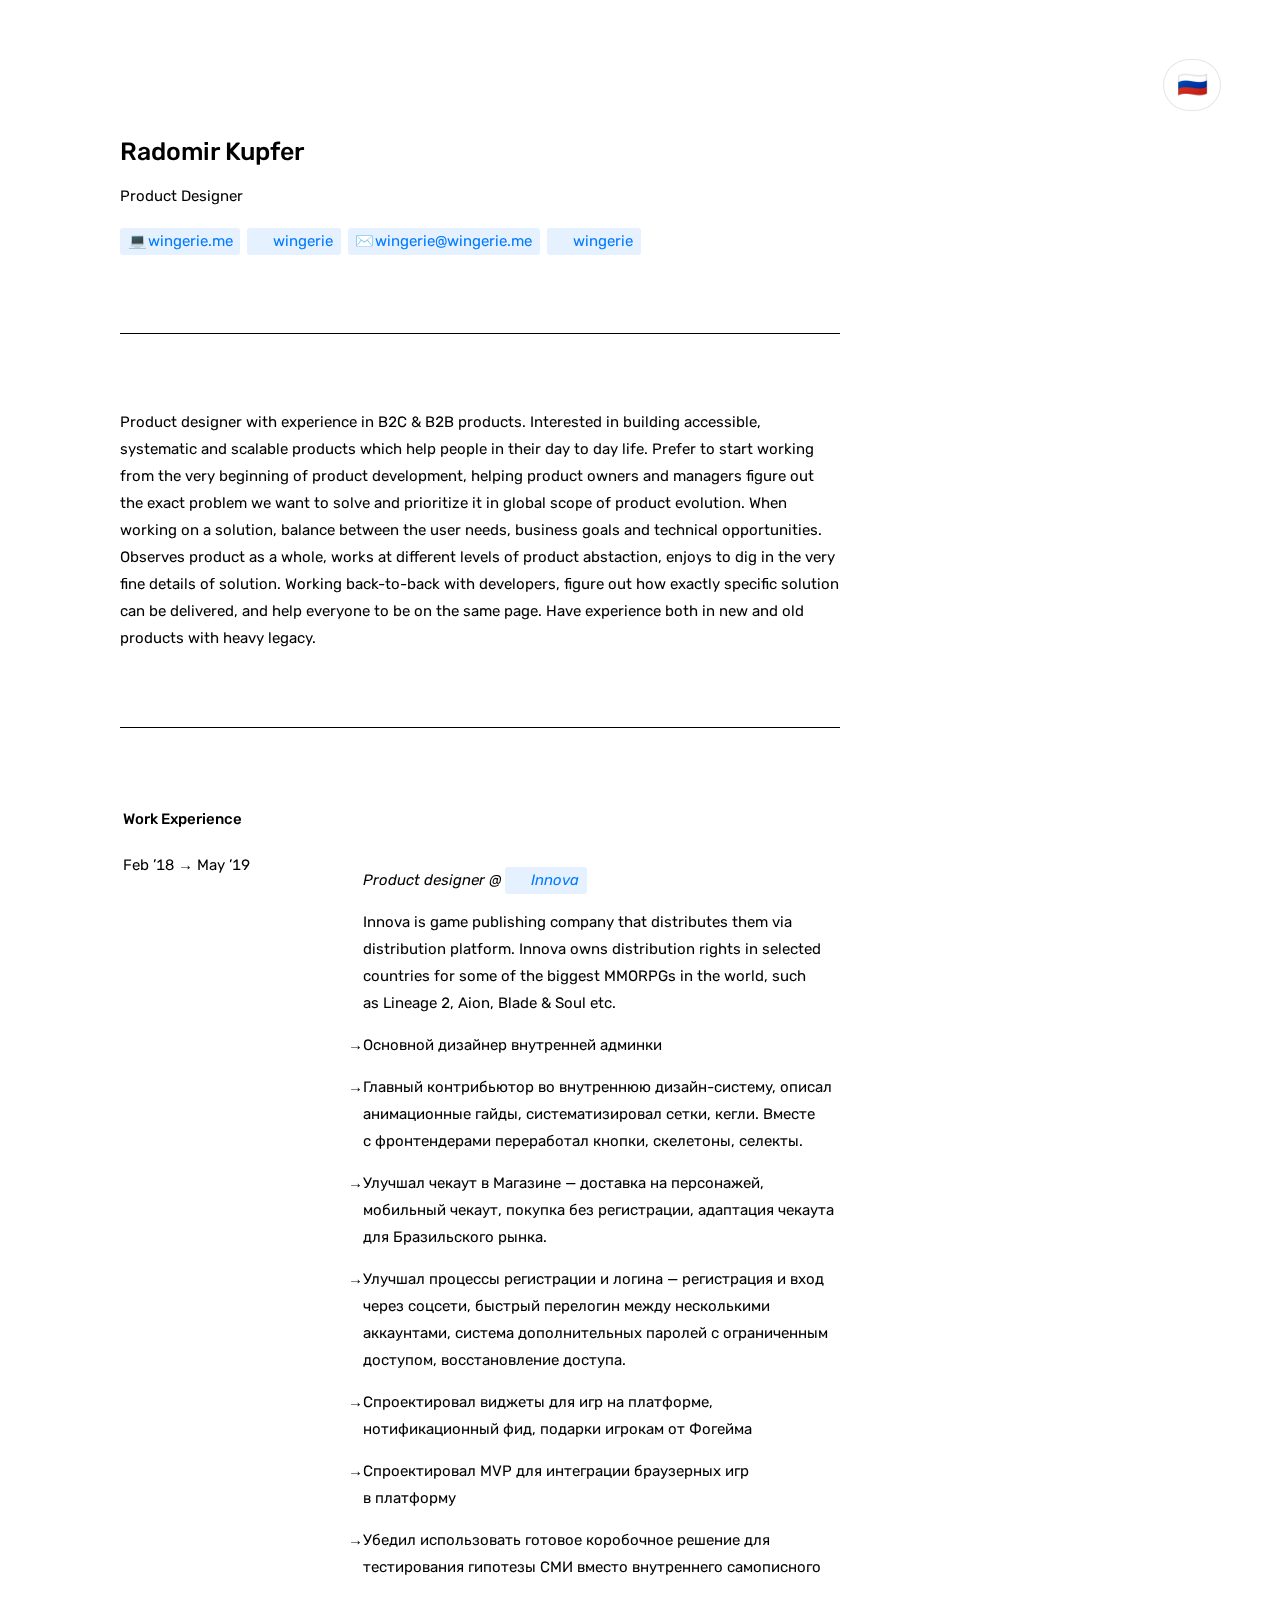
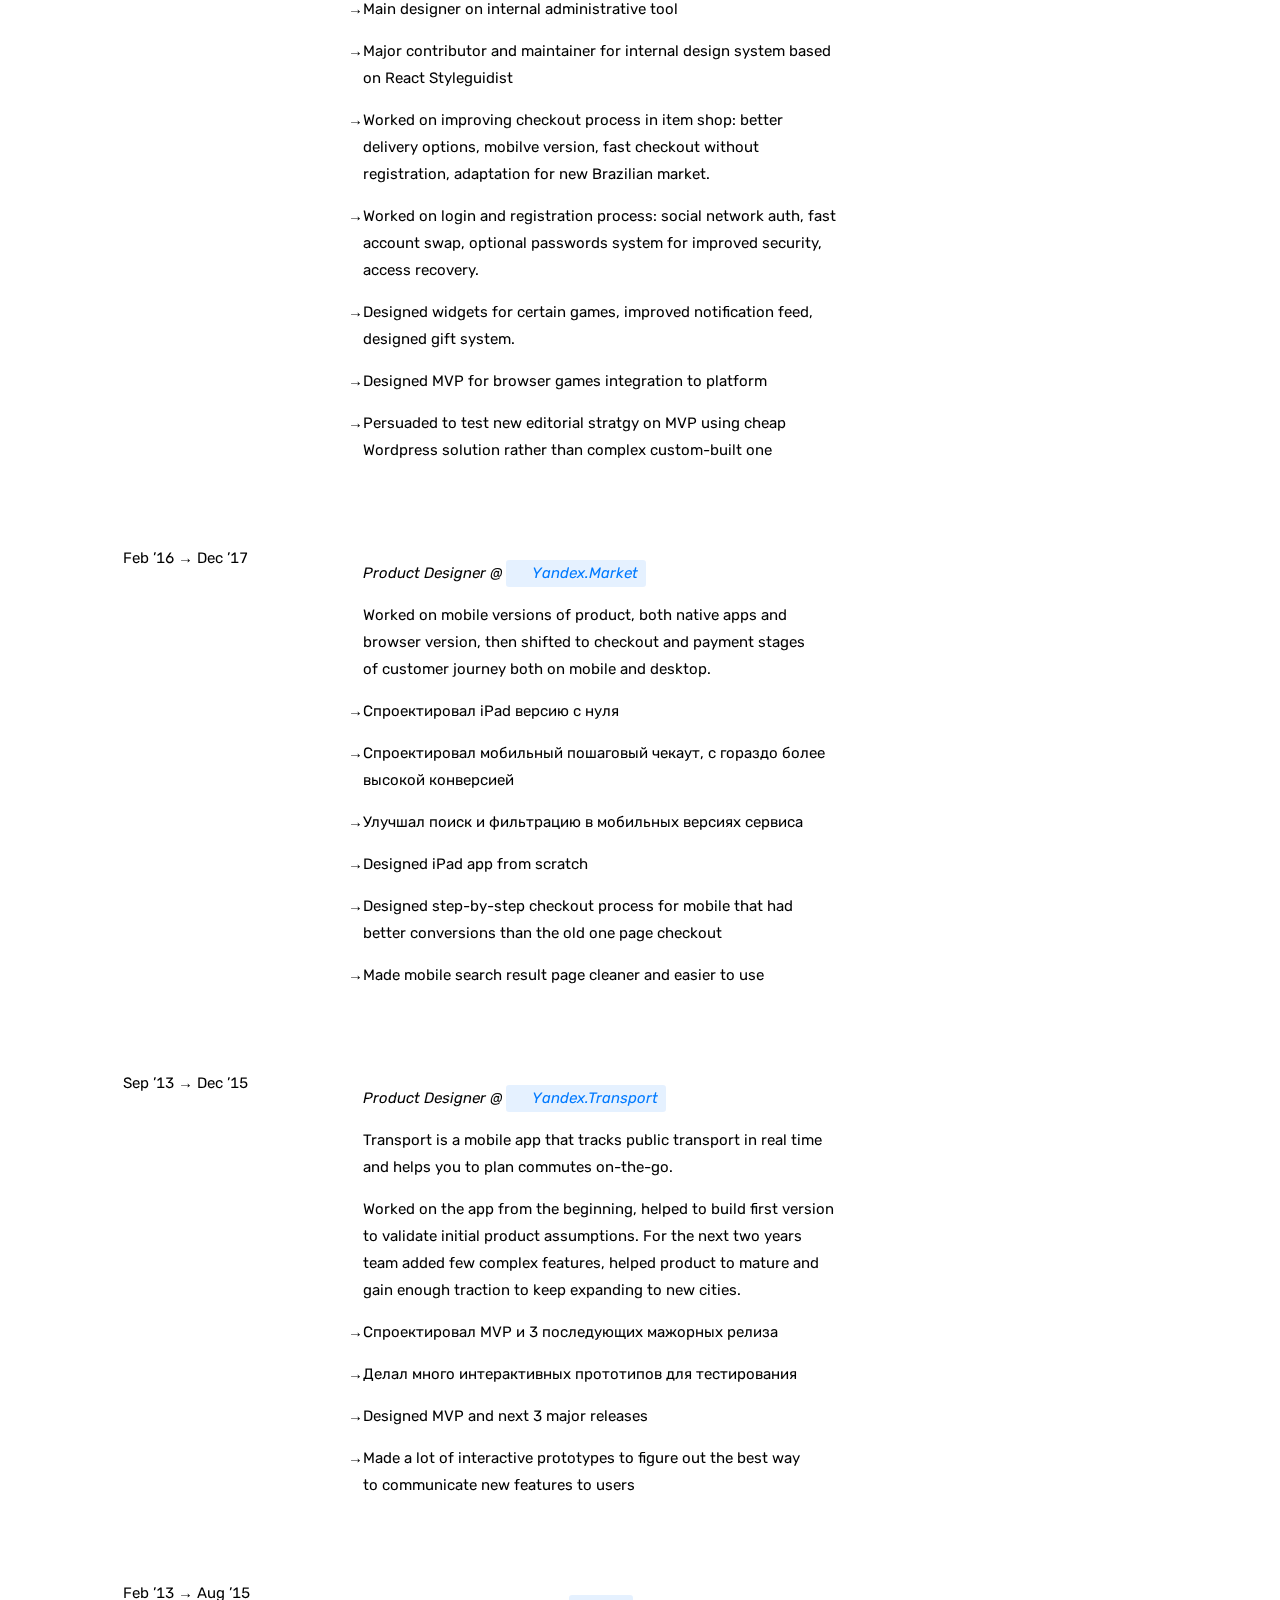
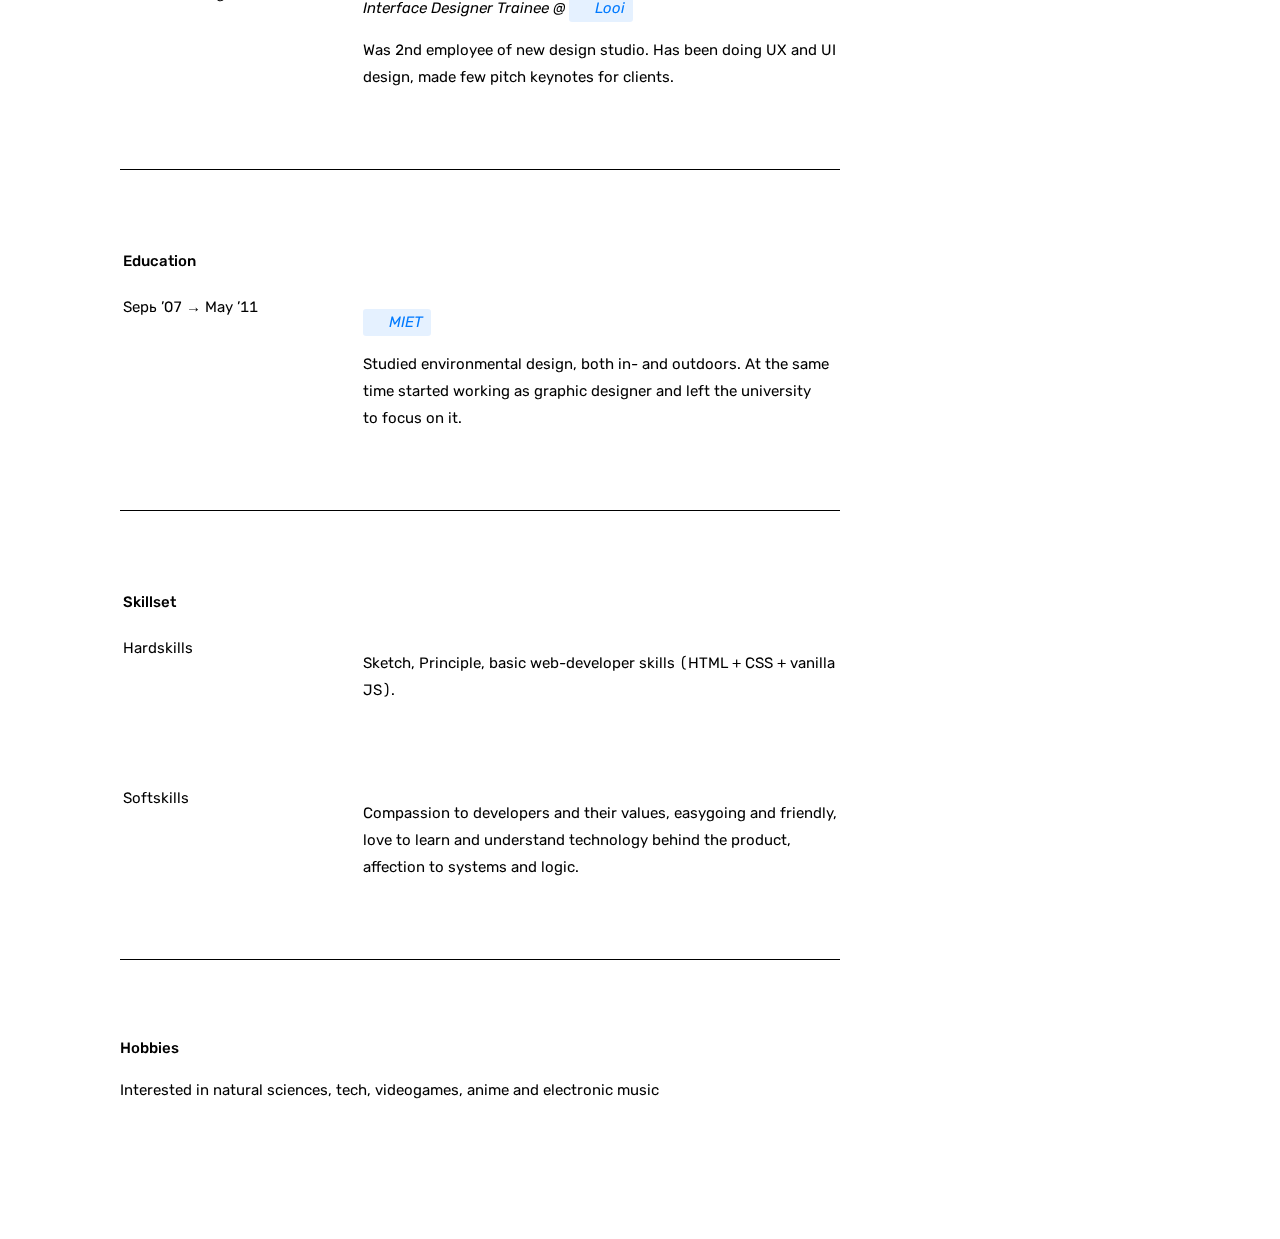
==== cv/index.html @ c87d9409 "english locale support" ====
<!doctype html>

<html lang="ru">

<head>
    <meta charset="utf-8">
    <meta name="viewport" content="width=device-width, initial-scale=1">

    <title>Радомир Купфер, резюме</title>

    <link rel="stylesheet" href="../cv_css.css">
    <link href="https://fonts.googleapis.com/css?family=Rubik:400,400i,500,500i&subset=cyrillic" rel="stylesheet">

    <script src="../js.js"></script>

</head>

<body onload="localeOnLoad();">
    <div class="language_wrapper">
        <button class="ru" onclick="swapLocale('en');">🇺🇸</button>
        <button class="en hidden" onclick="swapLocale('ru');">🇷🇺</button>
    </div>
    <div class="article_wrapper faded">
        <section>
            <h2 class="ru">Радомир Купфер</h2>
            <h2 class="en hidden">Radomir Kupfer</h2>
            <p class="ru">Продуктовый дизайнер</p>
            <p class="en hidden">Product Designer</p>
            <p class="contacts">
                <a href="https://wingerie.me"><span class="emoji website">💻</span>wingerie.me</a>
                <a href="https://t.me/wingerie"><img class="icon" src="https://telegram.org/favicon.ico?3">wingerie</a><span class="print_url">t.me/wingerie</span>
                <a href="mailto:wingerie@wingerie.me"><span class="emoji mail">✉️</span>wingerie@wingerie.me</a>
                <a href="https://twitter.com/wingerie"><img class="icon twitter" src="https://abs.twimg.com/favicons/favicon.ico">wingerie</a><span class="print_url">twitter.com/wingerie</span>
            </p>
        </section>
        <section>
            <p class="ru">
                Продуктовый дизайнер с&nbsp;опытом работы в&nbsp;B2C и&nbsp;B2B продуктах. Заинтересован в&nbsp;создании доступных, системных и&nbsp;масштабируемых продуктах, которые помогают людям решать их&nbsp;проблемы. Предпочитает работать с&nbsp;самого начала продуктовой работы, помогая владельцам продукта и&nbsp;продуктовым менеджерам в&nbsp;формулировании проблем, которые мы&nbsp;хотим решить, и&nbsp;их&nbsp;приоритезации. В&nbsp;работе держит баланс между потребностями пользователей, бизнеса и&nbsp;техническими ограничениями. Смотрит на&nbsp;сервис целиком, умеет работать на&nbsp;разных уровнях абстракции, с&nbsp;удовольствием вникает в&nbsp;детали реализации. Легко находит общий язык с&nbsp;разработчиками, вместе с&nbsp;ними находит способы реализации решения и&nbsp;помогает всей команде работать слаженно и&nbsp;понимать друг друга. Умеет слышать и&nbsp;понимать критику, принимает чужое обоснованое мнение и&nbsp;умеет защищать решения. Обладает опытом работы как в&nbsp;новых, так и&nbsp;в&nbsp;существующих продуктах с&nbsp;существенным легаси.
            </p>
            <p class="en hidden">
                    Product designer with experience in&nbsp;B2C&nbsp;&amp; B2B products. Interested in&nbsp;building accessible, systematic and scalable products which help people in&nbsp;their day to&nbsp;day life. Prefer to&nbsp;start working from the very beginning of&nbsp;product development, helping product owners and managers figure out the exact problem we&nbsp;want to&nbsp;solve and prioritize it&nbsp;in&nbsp;global scope of&nbsp;product evolution. When working on&nbsp;a&nbsp;solution, balance between the user needs, business goals and technical opportunities. Observes product as&nbsp;a&nbsp;whole, works at&nbsp;different levels of&nbsp;product abstaction, enjoys to&nbsp;dig in&nbsp;the very fine details of&nbsp;solution. Working back-to-back with developers, figure out how exactly specific solution can be&nbsp;delivered, and help everyone to&nbsp;be&nbsp;on&nbsp;the same page. Have experience both in&nbsp;new and old products with heavy legacy.
            </p>
        </section>
        <section>
            <table>
                <thead>
                    <tr>
                        <td>
                                <h3 class="ru">Опыт работы</h3>
                                <h3 class="en hidden">Work Experience</h3>
                        </td>
                        <td></td>
                    </tr>
                </thead>
                <tbody>
                    <tr>
                        <td>
                            <span class="ru">Февраль &rsquo;18 &rarr; Май &rsquo;19</span>
                            <span class="en hidden">Feb &rsquo;18 &rarr; May &rsquo;19</span>
                        </td>
                        <td>
                            <p class="occupation ru">
                                Продуктовый дизайнер в&nbsp;<a href="https://inn.ru"><img class="icon innova" src="https://inn.ru/media/img/favicons/android-icon-192x192.png">Иннове</a><span class="print_url">inn.ru</span>
                            </p>
                            <p class="occupation en hidden">
                                    Product designer @&nbsp;<a href="https://inn.ru/en"><img class="icon innova" src="https://inn.ru/media/img/favicons/android-icon-192x192.png">Innova</a><span class="print_url">inn.ru/en</span>
                            </p>
                            <p class="ru">
                                    Иннова&nbsp;&mdash; один из&nbsp;крупнейших локализаторов и&nbsp;дистрибьюторов ММО-игр в&nbsp;России. Обладает правами дистрибуции на&nbsp;такие крупные ММО-проекты как Lineage&nbsp;2, Aion, Blade &amp;&nbsp;Soul.
                            </p>
                            <p class="en hidden">
                                Innova is&nbsp;game publishing company that distributes them via distribution platform. Innova owns distribution rights in&nbsp;selected countries for some of&nbsp;the biggest MMORPGs in&nbsp;the world, such as&nbsp;Lineage&nbsp;2, Aion, Blade &amp;&nbsp;Soul etc.
                            </p>
                            <p class="ru">
                                Работал над дистрибуционной платформой Фогейм, десктопным приложением и&nbsp;внутренней админкой.
                            </p>
                            <p class="ru">
                                Worked on&nbsp;4Game game distibution platform, desktop app and intenrnal administative tools.
                            </p>
                            <p class="ru">
                                <ul class="feature_list">
                                    <li>Основной дизайнер внутренней админки</li>
                                    <li>Главный контрибьютор во&nbsp;внутреннюю дизайн-систему, описал анимационные гайды, систематизировал сетки, кегли. Вместе с&nbsp;фронтендерами переработал кнопки, скелетоны, селекты.</li>
                                    <li>Улучшал чекаут в&nbsp;Магазине&nbsp;&mdash; доставка на&nbsp;персонажей, мобильный чекаут, покупка без регистрации, адаптация чекаута для Бразильского рынка.</li>
                                    <li>Улучшал процессы регистрации и&nbsp;логина&nbsp;&mdash; регистрация и&nbsp;вход через соцсети, быстрый перелогин между несколькими аккаунтами, система дополнительных паролей с&nbsp;ограниченным доступом,
                                        восстановление доступа.</li>
                                    <li>Спроектировал виджеты для игр на&nbsp;платформе, нотификационный фид, подарки игрокам от&nbsp;Фогейма</li>
                                    <li>Спроектировал MVP для интеграции браузерных игр в&nbsp;платформу</li>
                                    <li>Убедил использовать готовое коробочное решение для тестирования гипотезы СМИ вместо внутреннего самописного</li>
                                </ul>
                            </p>
                            <p class="en hidden">
                                <ul class="feature_list">
                                    <li>Main designer on&nbsp;internal administrative tool</li>
                                    <li>Major contributor and maintainer for internal design system based on&nbsp;React Styleguidist</li>
                                    <li>Worked on&nbsp;improving checkout process in&nbsp;item shop: better delivery options, mobilve version, fast checkout without registration, adaptation for new Brazilian market.</li>
                                    <li>Worked on&nbsp;login and registration process: social network auth, fast account swap, optional passwords system for improved security, access recovery.</li>
                                    <li>Designed widgets for certain games, improved notification feed, designed gift system.</li>
                                    <li>Designed MVP for browser games integration to&nbsp;platform</li>
                                    <li>Persuaded to&nbsp;test new editorial stratgy on&nbsp;MVP using cheap Wordpress solution rather than complex custom-built one</li>
                                </ul>
                            </p>
                        </td>
                    </tr>

                    <tr class="spacing"></tr>

                    <tr>
                        <td><span class="ru">Февраль &rsquo;16 &rarr; Декабрь &rsquo;17</span><span class="en hidden">Feb &rsquo;16 &rarr; Dec &rsquo;17</span></td>
                        <td>
                            <p class="occupation ru">
                                Продуктовый дизайнер в&nbsp;<a href="https://market.yandex.ru"><img class="icon ya_market" src="https://yastatic.net/market-export/_/i/favicon-32.png">Яндекс.Маркете</a><span class="print_url">market.yandex.ru</span>
                            </p>
                            <p class="occupation en hidden">
                                Product Designer @&nbsp;<a href="https://market.yandex.ru"><img class="icon ya_market" src="https://yastatic.net/market-export/_/i/favicon-32.png">Yandex.Market</a><span class="print_url">market.yandex.ru</span>
                            </p>
                            <p class="ru">
                                Сначала работал над мобильной версией продукта, как нативным приложением, так и&nbsp;для мобильных браузеров, затем переключился на&nbsp;процессы чекаута и&nbsp;оплаты в&nbsp;сервисе целиком, как в&nbsp;мобильной, так
                                и&nbsp;в&nbsp;десктопной версиях продукта.
                            </p>
                            <p class="en hidden">
                                Worked on&nbsp;mobile versions of&nbsp;product, both native apps and browser version, then shifted to&nbsp;checkout and payment stages of&nbsp;customer journey both on&nbsp;mobile and desktop.
                            </p>
                            <p class="ru">
                                <ul class="feature_list">
                                    <li>Спроектировал iPad версию с&nbsp;нуля</li>
                                    <li>Спроектировал мобильный пошаговый чекаут, с&nbsp;гораздо более высокой конверсией</li>
                                    <li>Улучшал поиск и&nbsp;фильтрацию в&nbsp;мобильных версиях сервиса</li>
                                </ul>
                            </p>
                            <p class="en hidden">
                                <ul class="feature_list">
                                    <li>Designed iPad app from scratch</li>
                                    <li>Designed step-by-step checkout process for mobile that had better conversions than the old one page checkout</li>
                                    <li>Made mobile search result page cleaner and easier to&nbsp;use</li>
                                </ul>
                            </p>
                        </td>
                    </tr>

                    <tr class="spacing"></tr>

                    <tr>
                        <td><span class="ru">Сентябрь &rsquo;13 &rarr; Декабрь &rsquo;15</span><span class="en hidden">Sep &rsquo;13 &rarr; Dec &rsquo;15</span></td>
                        <td>
                            <p class="occupation ru">
                                Продуктовый дизайнер в&nbsp;<a href="http://transport.yandex.ru"><img class="icon ya_transport" src="https://storage.mds.yandex.net/get-onlinemedia/176020/transport.ico">Яндекс.Транспорте</a> <span class="print_url">transport.yandex.ru</span>
                            </p>
                            <p class="occupation en hidden">
                                Product Designer @&nbsp;<a href="http://transport.yandex.ru"><img class="icon ya_transport" src="https://storage.mds.yandex.net/get-onlinemedia/176020/transport.ico">Yandex.Transport</a> <span class="print_url">transport.yandex.ru</span>
                            </p>
                            <p class="ru">
                                Яндекс.Транспорт&nbsp;&mdash; мобильное приложение, позволяющее на&nbsp;лету следить за&nbsp;общественным транспортом и&nbsp;строить маршруты.
                            </p>
                            <p class="en hidden">
                                    Transport is&nbsp;a&nbsp;mobile app that tracks public transport in&nbsp;real time and helps you to&nbsp;plan commutes on-the-go.
                            </p>
                            <p class="ru">
                                Работал над приложением с&nbsp;самого начала, помогал тестировать изначальные продуктовые гипотезы. В&nbsp;течение следующих нескольких лет было добавлено несколько мажорных фичей, помогал продукту вырасти
                                и&nbsp;стать достаточно популярным для экспансии в&nbsp;другие города.
                            </p>
                            <p class="en hidden">
                                    Worked on&nbsp;the app from the beginning, helped to&nbsp;build first version to&nbsp;validate initial product assumptions. For the next two years team added few complex features, helped product to&nbsp;mature and gain enough traction to&nbsp;keep expanding to&nbsp;new cities.
                            </p>
                            <p class="ru">
                                <ul class="feature_list">
                                    <li>Спроектировал MVP и&nbsp;3&nbsp;последующих мажорных релиза</li>
                                    <li>Делал много интерактивных прототипов для тестирования</li>
                                </ul>
                            </p>
                            <p class="en hidden">
                                <ul class="feature_list">
                                    <li>Designed MVP and next 3&nbsp;major releases</li>
                                    <li>Made a&nbsp;lot of&nbsp;interactive prototypes to&nbsp;figure out the best way to&nbsp;communicate new features to&nbsp;users</li>
                                </ul>
                            </p>
                        </td>
                    </tr>

                    <tr class="spacing"></tr>

                    <tr>
                        <td><span class="ru">Февраль &rsquo;13 &rarr; Август &rsquo;15</span><span class="en hidden">Feb &rsquo;13 &rarr; Aug &rsquo;15</span></td>
                        <td>
                            <p class="occupation ru">
                                Интерфейсный дизайнер-подмастерье в&nbsp;<a href="https://looi.ru"><img class="icon looi" src="https://looi.ru/media/img/favicons/196x196.png">Looi</a> <span class="print_url">looi.ru</span>
                            </p>
                            <p class="occupation en hidden">
                                Interface Designer Trainee @&nbsp;<a href="https://looi.ru"><img class="icon looi" src="https://looi.ru/media/img/favicons/196x196.png">Looi</a> <span class="print_url">looi.ru</span>
                            </p>
                            <p class="ru">
                                Был вторым сотрудником в&nbsp;студии, в&nbsp;основном занимался&nbsp;UX и&nbsp;UI, так&nbsp;же сделал несколько презентаций для питча клиентам.
                            </p>
                            <p class="en hidden">
                                    Was 2nd employee of&nbsp;new design studio. Has been doing&nbsp;UX and&nbsp;UI design, made few pitch keynotes for clients.
                            </p>
                        </td>
                    </tr>
                </tbody>
            </table>
        </section>

        <section>
            <table>
                <thead>
                    <tr>
                        <td>
                            <h3 class="ru">Образование</h3>
                            <h3 class="en hidden">Education</h3>
                        </td>
                        <td></td>
                    </tr>
                </thead>
                <tbody>
                    <tr>
                        <td><span class="ru">Сентябрь &rsquo;07 &rarr; Май &rsquo;11</span><span class="en hidden">Sepь &rsquo;07 &rarr; May &rsquo;11</span></td>
                        <td>
                            <p class="occupation ru">
                                Неоконченное высшее в&nbsp;<a href="https://miet.ru/"><img class="icon miet" src="https://miet.ru/img/fav/favicon-32x32.png">МИЭТе</a> <span class="print_url">miet.ru</span>
                            </p>
                            <p class="occupation en hidden">
                                <a href="https://eng.miet.ru/"><img class="icon miet" src="https://miet.ru/img/fav/favicon-32x32.png">MIET</a> <span class="print_url">eng.miet.ru</span>
                            </p>
                            <p class="ru">
                                Изучал ландшафтный и&nbsp;интерьерный дизайн. На&nbsp;втором курсе начал работать как полиграфический дизайнер и&nbsp;бросил институт для дальнейшего развития в&nbsp;этой области.
                            </p>
                            <p class="en hidden">
                                Studied environmental design, both in- and outdoors. At&nbsp;the same time started working as&nbsp;graphic designer and left the university to&nbsp;focus on&nbsp;it.
                            </p>
                        </td>
                    </tr>
                </tbody>
            </table>
        </section>

        <section>
            <table>
                <thead>
                    <tr>
                        <td>
                            <h3 class="ru">Скиллы</h3>
                            <h3 class="en hidden">Skillset</h3>
                        </td>
                        <td></td>
                    </tr>
                </thead>
                <tbody>
                    <tr>
                        <td><span class="ru">Хардскиллы</span><span class="en hidden">Hardskills</span></td>
                        <td>
                            <p class="ru">
                                Sketch, Principle, базовые навыки веб-разработчика (HTML + CSS + vanilla JS).
                            </p>
                            <p class="en hidden">
                                Sketch, Principle, basic web-developer skills (HTML + CSS + vanilla JS).
                            </p>
                        </td>
                    </tr>

                    <tr class="spacing"></tr>

                    <tr>
                        <td><span class="ru">Софтскиллы</span><span class="en hidden">Softskills</span></td>
                        <td>
                            <p class="ru">
                                Дружелюбный и&nbsp;общительный, легко находит общий язык с&nbsp;разработчиками. Любит разбираться в&nbsp;технической составляющей продукта. Сколнен к&nbsp;системности и&nbsp;логике.
                            </p>
                            <p class="en hidden">
                                Compassion to&nbsp;developers and their values, easygoing and friendly, love to&nbsp;learn and understand technology behind the product, affection to&nbsp;systems and logic.
                            </p>
                        </td>
                    </tr>
                </tbody>
            </table>
        </section>

        <section>
            <h3><span class="ru">Хобби</span><span class="en hidden">Hobbies</span></h3>
            <p class="ru">
                Интересуется естественными науками, технологиями, видеоиграми, аниме и&nbsp;электронной музыкой.
            </p>
            <p class="en hidden">
                Interested in&nbsp;natural sciences, tech, videogames, anime and electronic music
            </p>
        </section>
    </div>
</body>

</html>
---- cv_css.css ----
:root {
    --font-size-base: 15px;
    --font-size-multiplier: 1.66;

    --layout-s: 1em;
    --layout-l: 4em;

    --transition-medium: 300ms;
}

* {
    transition: all ease-in-out var(--transition-medium);
}

body {
    background-color: white;
    font-family: 'Rubik', -apple-system, BlinkMacSystemFont, 'Segoe UI', Roboto, Oxygen, Ubuntu, Cantarell, 'Open Sans', 'Helvetica Neue', sans-serif;
    font-size: var(--font-size-base);
    line-height: 1.8;
    margin: var(--layout-l);
    font-variant-numeric: tabular-nums;
    position: relative;
    opacity: 1;
}

.language_wrapper {
    position: absolute;
    top: 0;
    right: 0;
}

.language_wrapper button {
    -webkit-appearance: none;
    box-shadow: 0 0px 0px 1px hsla(0,0%,0%,0.10);
    padding: 0.5em;
    display: flex;
    align-items: center;
    justify-content: center;
    border-radius: 666px;
    background-color: white;
    border: none;
    font-size: calc(var(--font-size-multiplier) * 1em);
    line-height: 1em;
}

.language_wrapper button:hover {
    box-shadow: 0 9px 27px 0 hsla(0,0%,0%,0.10);
}

a {
    display: inline-block;
    color: rgba(0, 122, 255, 1);
    background-color: rgba(0, 122, 255, .1);
    border-radius: 3px;
    text-decoration: none;
    padding: 0 calc(var(--font-size-base) / 2);
}

a:hover {
    background-color: rgba(0, 122, 255, .2);
}

h3 {
    font-size: var(--font-size-base);
}

h2 {
    font-size: calc(var(--font-size-base) * var(--font-size-multiplier));
    line-height: 1.33rem;
}

h1 {
    font-size: calc(var(--font-size-base) * var(--font-size-multiplier) * var(--font-size-multiplier));
}

h1, h2, h3 {
    font-weight: 500;
}

p, li {
    margin: var(--layout-s) 0;
}

section {
    border-bottom: 1px solid black;
    padding: var(--layout-l) 0;
}

section:last-child {
    border-bottom: none;
}

table {
    break-inside: avoid;
}

.article_wrapper {
    max-width: 720px;
    margin: var(--layout-l) auto 0 var(--layout-l);
    position: relative;
}

ul {
    list-style: none;
    padding: 0;
}

ul > li {
    position: relative;
}

li:before {
    content: "→";
    position: absolute;
    left: calc(var(--font-size-base) * -1);
}

tr > td:first-child {
    width: calc(1/3 * 100%);
}

td {
    vertical-align: top;
}

td > p:first-child {
    margin-top: 0;
}

.contacts > * {
    margin: calc(var(--font-size-base) / 5) calc(var(--font-size-base) / 5) calc(var(--font-size-base) / 5) 0;
}

tbody > tr {
    padding-bottom: var(--layout-l);
    break-inside: avoid;
}

.spacing {
    height: var(--layout-l);
}

.icon {
    position: relative;
    display: inline-block;
    object-fit: contain;
    width: var(--font-size-base);
    height: var(--font-size-base);
    margin-right: calc(var(--layout-s) / 4);
    vertical-align: middle;
    top: -1px;
    mix-blend-mode: darken;
}

.emoji {
    display: inline-block;
    min-width: calc(var(--font-size-base) / 3 * 4);
}

.print_url {
    display: none;
}

.print_url:before {
    content: "(";
}

.print_url:after {
    content:")";
}

.occupation {
    font-style: italic;
}

.hidden {
    display: none !important;
}

.faded {
    opacity: 0;
}

@media (max-width: 959px) {
    :root {
        --layout-l: 2em;
    }

    .article_wrapper {
        margin: 0;
    }
}

@media (max-width: 414px) {

    :root {
        --font-size-base: 18px;
    }

    thead, tbody {
        display: block;
    }

    tr {
        display: flex;
        flex-direction: column;
    }

    td {
        width: 100% !important;
    }

}

@media print {
    @page {
        size: A4 portrait;
    }

    :root {
        --font-size-base: 12px;
        --layout-l: 2em;
    }

    .language_wrapper {
        display: none;
    }

    .icon, .emoji {
        display: none !important;
    }
    
    body {
        margin-top: 0;
    }
    
    .article_wrapper {
        margin: 0;
    }

    .print_url {
        display: inline;
    }

    a {
        background-color: transparent;
        border-radius: 0;
        text-decoration: none;
        padding: 0;
        color: black;
    }

    a + a:before, .print_url + a:before {
        content: ", ";
    }
}
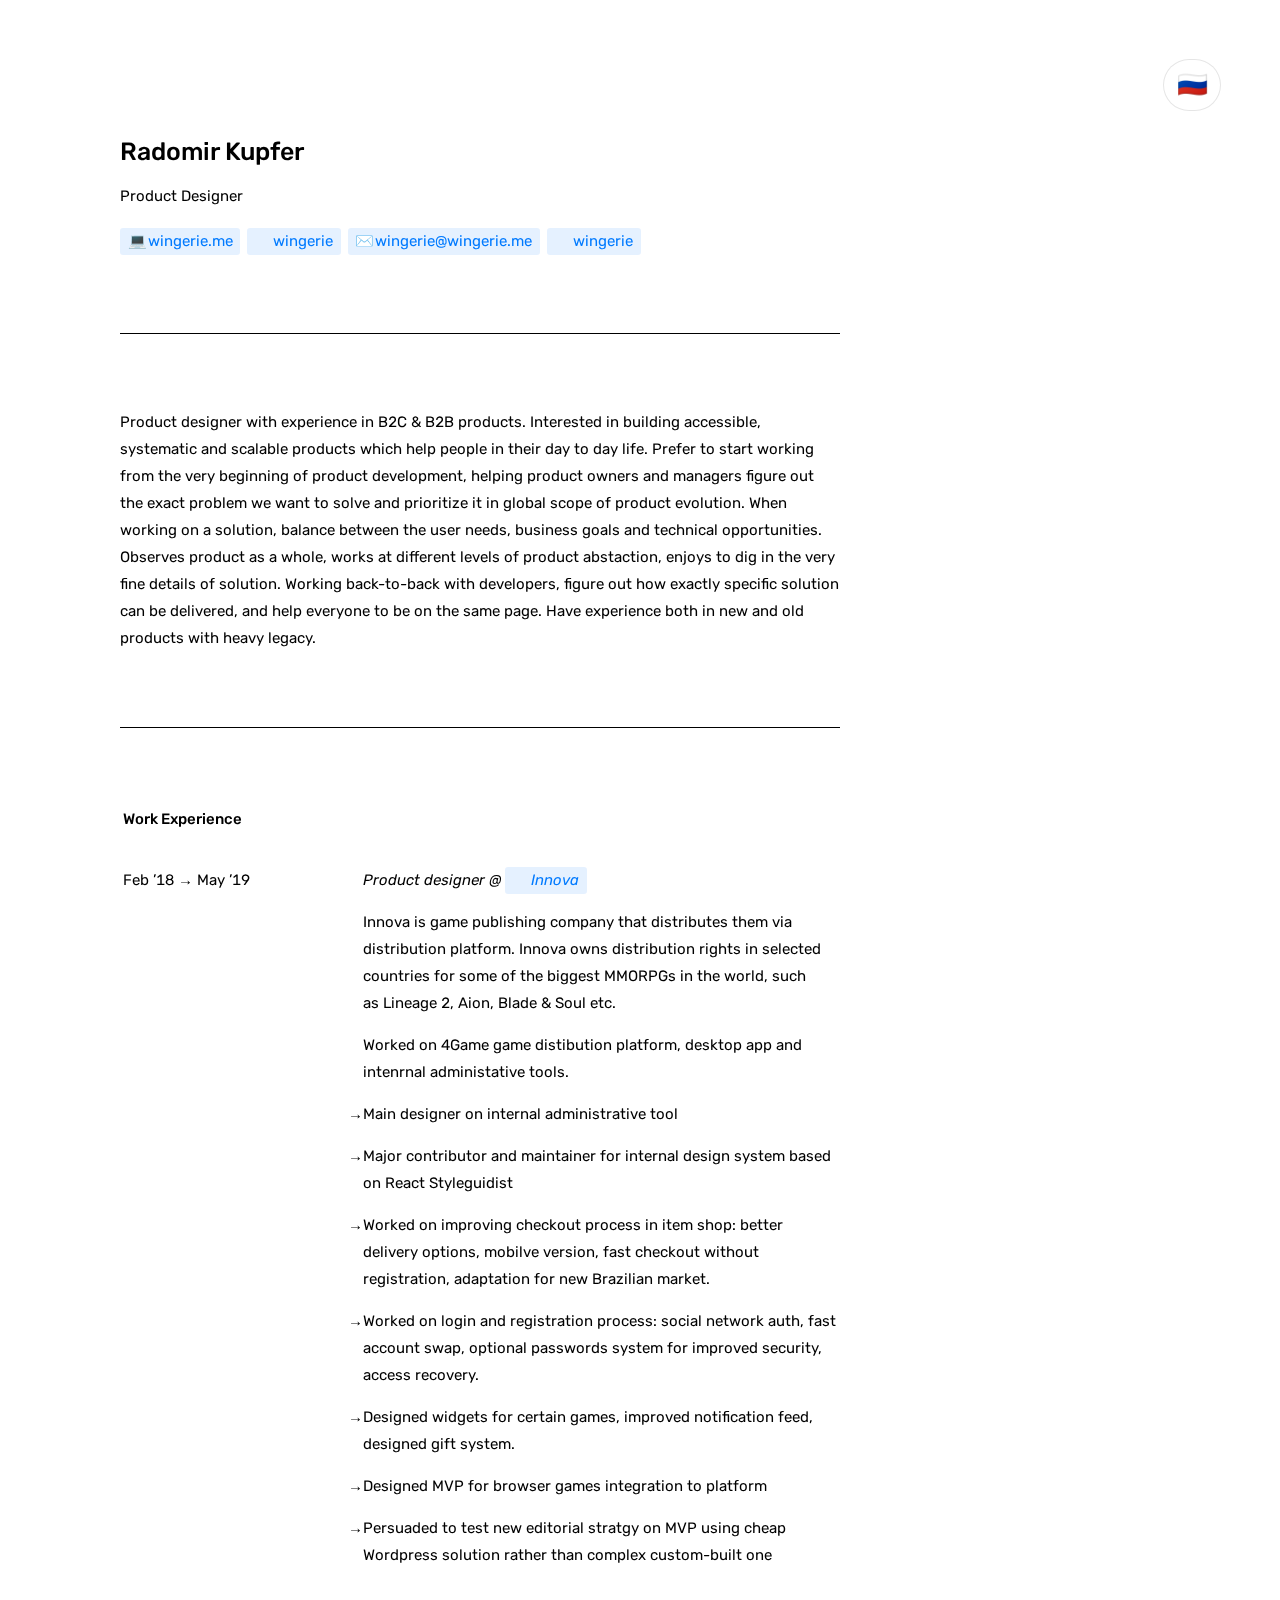
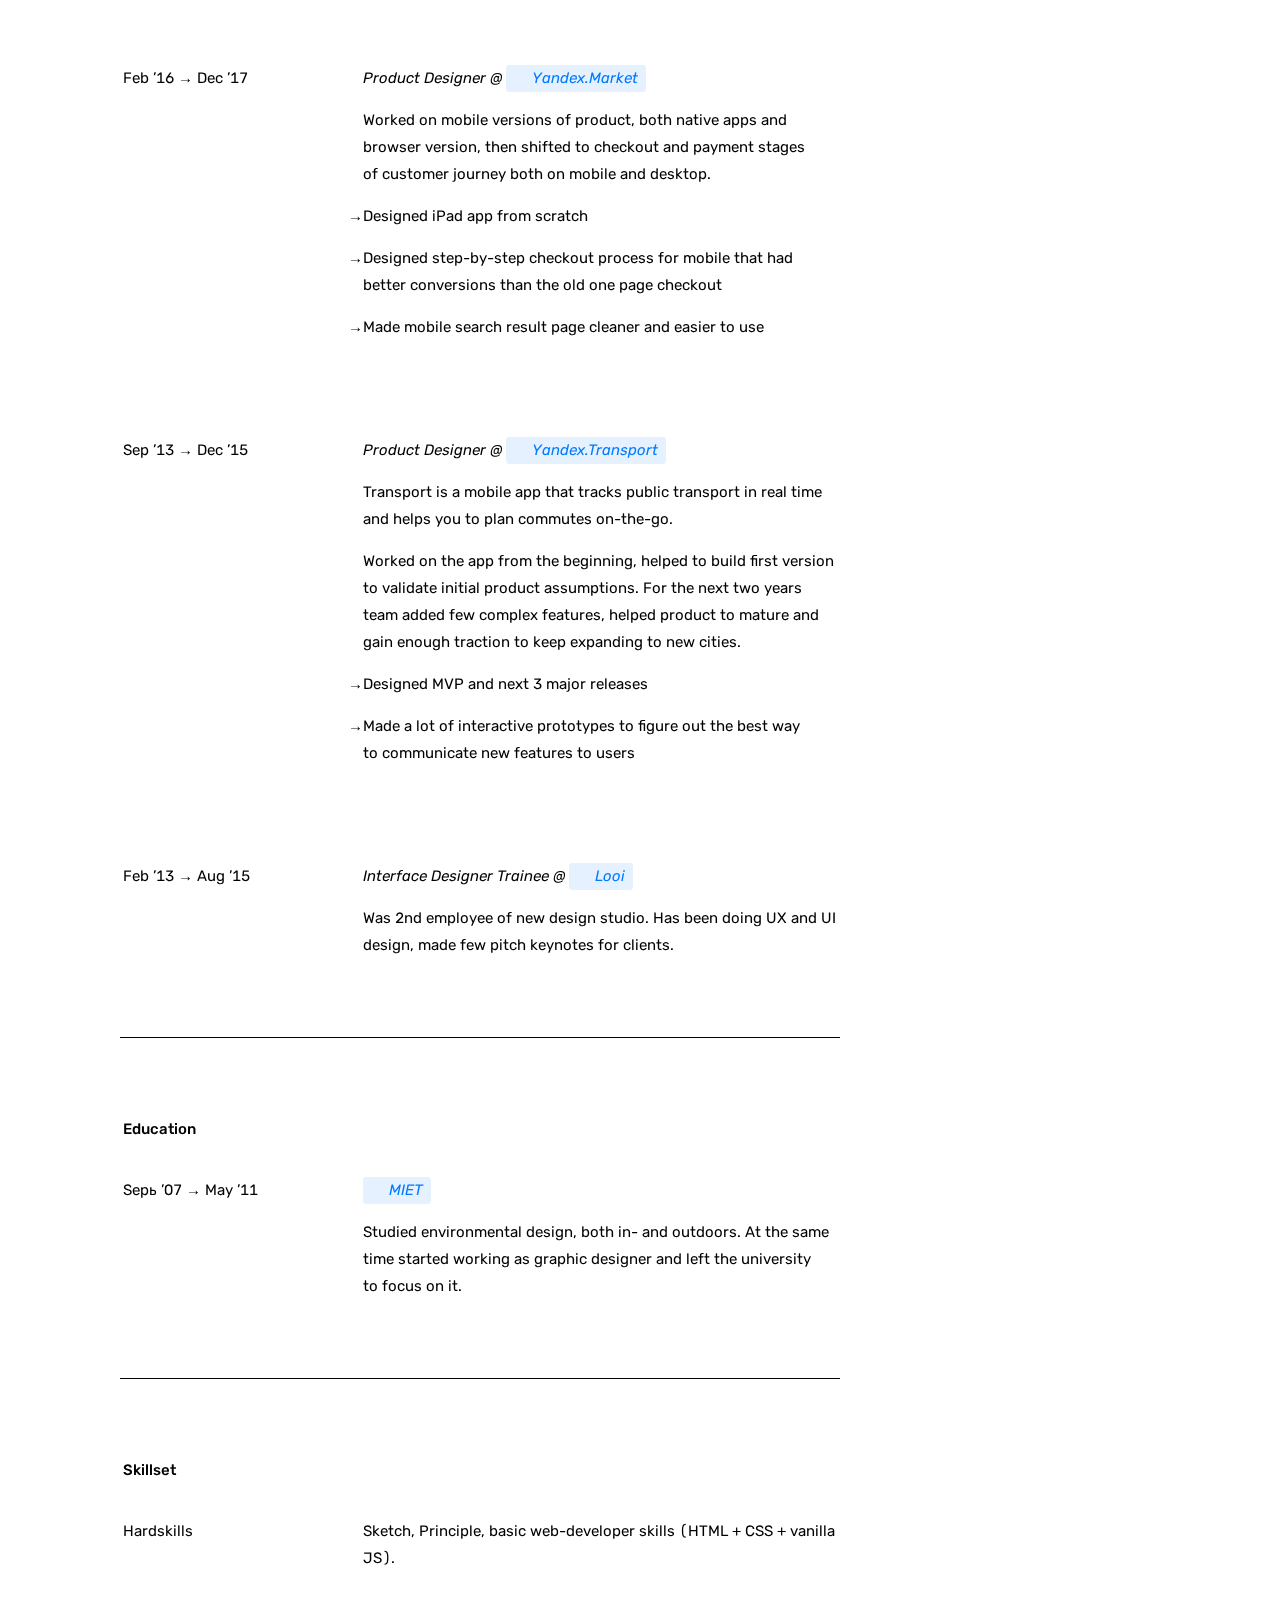
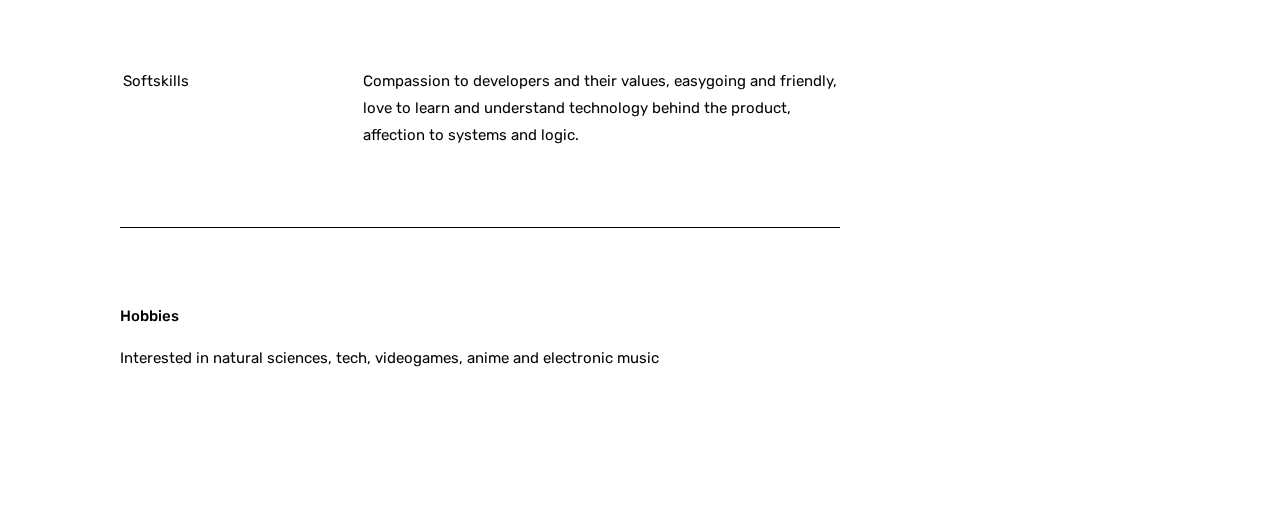
==== commit ae74b2e9: "fixes to localization swap" ====
--- a/cv/index.html
+++ b/cv/index.html
@@ -6,7 +6,7 @@
     <meta charset="utf-8">
     <meta name="viewport" content="width=device-width, initial-scale=1">
 
-    <title>Радомир Купфер, резюме</title>
+    <title>Радомир Купфер,продуктовый дизайнер, резюме</title>
 
     <link rel="stylesheet" href="../cv_css.css">
     <link href="https://fonts.googleapis.com/css?family=Rubik:400,400i,500,500i&subset=cyrillic" rel="stylesheet">
@@ -55,8 +55,10 @@
                 <tbody>
                     <tr>
                         <td>
-                            <span class="ru">Февраль &rsquo;18 &rarr; Май &rsquo;19</span>
-                            <span class="en hidden">Feb &rsquo;18 &rarr; May &rsquo;19</span>
+                            <p>
+                                <span class="ru">Февраль &rsquo;18 &rarr; Май &rsquo;19</span>
+                                <span class="en hidden">Feb &rsquo;18 &rarr; May &rsquo;19</span>
+                            </p>
                         </td>
                         <td>
                             <p class="occupation ru">
@@ -74,39 +76,40 @@
                             <p class="ru">
                                 Работал над дистрибуционной платформой Фогейм, десктопным приложением и&nbsp;внутренней админкой.
                             </p>
-                            <p class="ru">
+                            <p class="en hidden">
                                 Worked on&nbsp;4Game game distibution platform, desktop app and intenrnal administative tools.
                             </p>
-                            <p class="ru">
-                                <ul class="feature_list">
-                                    <li>Основной дизайнер внутренней админки</li>
-                                    <li>Главный контрибьютор во&nbsp;внутреннюю дизайн-систему, описал анимационные гайды, систематизировал сетки, кегли. Вместе с&nbsp;фронтендерами переработал кнопки, скелетоны, селекты.</li>
-                                    <li>Улучшал чекаут в&nbsp;Магазине&nbsp;&mdash; доставка на&nbsp;персонажей, мобильный чекаут, покупка без регистрации, адаптация чекаута для Бразильского рынка.</li>
-                                    <li>Улучшал процессы регистрации и&nbsp;логина&nbsp;&mdash; регистрация и&nbsp;вход через соцсети, быстрый перелогин между несколькими аккаунтами, система дополнительных паролей с&nbsp;ограниченным доступом,
-                                        восстановление доступа.</li>
-                                    <li>Спроектировал виджеты для игр на&nbsp;платформе, нотификационный фид, подарки игрокам от&nbsp;Фогейма</li>
-                                    <li>Спроектировал MVP для интеграции браузерных игр в&nbsp;платформу</li>
-                                    <li>Убедил использовать готовое коробочное решение для тестирования гипотезы СМИ вместо внутреннего самописного</li>
-                                </ul>
-                            </p>
-                            <p class="en hidden">
-                                <ul class="feature_list">
-                                    <li>Main designer on&nbsp;internal administrative tool</li>
-                                    <li>Major contributor and maintainer for internal design system based on&nbsp;React Styleguidist</li>
-                                    <li>Worked on&nbsp;improving checkout process in&nbsp;item shop: better delivery options, mobilve version, fast checkout without registration, adaptation for new Brazilian market.</li>
-                                    <li>Worked on&nbsp;login and registration process: social network auth, fast account swap, optional passwords system for improved security, access recovery.</li>
-                                    <li>Designed widgets for certain games, improved notification feed, designed gift system.</li>
-                                    <li>Designed MVP for browser games integration to&nbsp;platform</li>
-                                    <li>Persuaded to&nbsp;test new editorial stratgy on&nbsp;MVP using cheap Wordpress solution rather than complex custom-built one</li>
-                                </ul>
-                            </p>
-                        </td>
-                    </tr>
-
-                    <tr class="spacing"></tr>
-
-                    <tr>
-                        <td><span class="ru">Февраль &rsquo;16 &rarr; Декабрь &rsquo;17</span><span class="en hidden">Feb &rsquo;16 &rarr; Dec &rsquo;17</span></td>
+                            <ul class="feature_list ru">
+                                <li>Основной дизайнер внутренней админки</li>
+                                <li>Главный контрибьютор во&nbsp;внутреннюю дизайн-систему, описал анимационные гайды, систематизировал сетки, кегли. Вместе с&nbsp;фронтендерами переработал кнопки, скелетоны, селекты.</li>
+                                <li>Улучшал чекаут в&nbsp;Магазине&nbsp;&mdash; доставка на&nbsp;персонажей, мобильный чекаут, покупка без регистрации, адаптация чекаута для Бразильского рынка.</li>
+                                <li>Улучшал процессы регистрации и&nbsp;логина&nbsp;&mdash; регистрация и&nbsp;вход через соцсети, быстрый перелогин между несколькими аккаунтами, система дополнительных паролей с&nbsp;ограниченным доступом,
+                                    восстановление доступа.</li>
+                                <li>Спроектировал виджеты для игр на&nbsp;платформе, нотификационный фид, подарки игрокам от&nbsp;Фогейма</li>
+                                <li>Спроектировал MVP для интеграции браузерных игр в&nbsp;платформу</li>
+                                <li>Убедил использовать готовое коробочное решение для тестирования гипотезы СМИ вместо внутреннего самописного</li>
+                            </ul>
+                            <ul class="feature_list en hidden">
+                                <li>Main designer on&nbsp;internal administrative tool</li>
+                                <li>Major contributor and maintainer for internal design system based on&nbsp;React Styleguidist</li>
+                                <li>Worked on&nbsp;improving checkout process in&nbsp;item shop: better delivery options, mobilve version, fast checkout without registration, adaptation for new Brazilian market.</li>
+                                <li>Worked on&nbsp;login and registration process: social network auth, fast account swap, optional passwords system for improved security, access recovery.</li>
+                                <li>Designed widgets for certain games, improved notification feed, designed gift system.</li>
+                                <li>Designed MVP for browser games integration to&nbsp;platform</li>
+                                <li>Persuaded to&nbsp;test new editorial stratgy on&nbsp;MVP using cheap Wordpress solution rather than complex custom-built one</li>
+                            </ul>
+                        </td>
+                    </tr>
+
+                    <tr class="spacing"></tr>
+
+                    <tr>
+                        <td>
+                            <p>
+                                <span class="ru">Февраль &rsquo;16 &rarr; Декабрь &rsquo;17</span>
+                                <span class="en hidden">Feb &rsquo;16 &rarr; Dec &rsquo;17</span>
+                            </p>
+                        </td>
                         <td>
                             <p class="occupation ru">
                                 Продуктовый дизайнер в&nbsp;<a href="https://market.yandex.ru"><img class="icon ya_market" src="https://yastatic.net/market-export/_/i/favicon-32.png">Яндекс.Маркете</a><span class="print_url">market.yandex.ru</span>
@@ -121,27 +124,23 @@
                             <p class="en hidden">
                                 Worked on&nbsp;mobile versions of&nbsp;product, both native apps and browser version, then shifted to&nbsp;checkout and payment stages of&nbsp;customer journey both on&nbsp;mobile and desktop.
                             </p>
-                            <p class="ru">
-                                <ul class="feature_list">
-                                    <li>Спроектировал iPad версию с&nbsp;нуля</li>
-                                    <li>Спроектировал мобильный пошаговый чекаут, с&nbsp;гораздо более высокой конверсией</li>
-                                    <li>Улучшал поиск и&nbsp;фильтрацию в&nbsp;мобильных версиях сервиса</li>
-                                </ul>
-                            </p>
-                            <p class="en hidden">
-                                <ul class="feature_list">
-                                    <li>Designed iPad app from scratch</li>
-                                    <li>Designed step-by-step checkout process for mobile that had better conversions than the old one page checkout</li>
-                                    <li>Made mobile search result page cleaner and easier to&nbsp;use</li>
-                                </ul>
-                            </p>
-                        </td>
-                    </tr>
-
-                    <tr class="spacing"></tr>
-
-                    <tr>
-                        <td><span class="ru">Сентябрь &rsquo;13 &rarr; Декабрь &rsquo;15</span><span class="en hidden">Sep &rsquo;13 &rarr; Dec &rsquo;15</span></td>
+                            <ul class="feature_list ru">
+                                <li>Спроектировал iPad версию с&nbsp;нуля</li>
+                                <li>Спроектировал мобильный пошаговый чекаут, с&nbsp;гораздо более высокой конверсией</li>
+                                <li>Улучшал поиск и&nbsp;фильтрацию в&nbsp;мобильных версиях сервиса</li>
+                            </ul>
+                            <ul class="feature_list en hidden">
+                                <li>Designed iPad app from scratch</li>
+                                <li>Designed step-by-step checkout process for mobile that had better conversions than the old one page checkout</li>
+                                <li>Made mobile search result page cleaner and easier to&nbsp;use</li>
+                            </ul>
+                        </td>
+                    </tr>
+
+                    <tr class="spacing"></tr>
+
+                    <tr>
+                        <td><p><span class="ru">Сентябрь &rsquo;13 &rarr; Декабрь &rsquo;15</span><span class="en hidden">Sep &rsquo;13 &rarr; Dec &rsquo;15</span></p></td>
                         <td>
                             <p class="occupation ru">
                                 Продуктовый дизайнер в&nbsp;<a href="http://transport.yandex.ru"><img class="icon ya_transport" src="https://storage.mds.yandex.net/get-onlinemedia/176020/transport.ico">Яндекс.Транспорте</a> <span class="print_url">transport.yandex.ru</span>
@@ -160,27 +159,23 @@
                                 и&nbsp;стать достаточно популярным для экспансии в&nbsp;другие города.
                             </p>
                             <p class="en hidden">
-                                    Worked on&nbsp;the app from the beginning, helped to&nbsp;build first version to&nbsp;validate initial product assumptions. For the next two years team added few complex features, helped product to&nbsp;mature and gain enough traction to&nbsp;keep expanding to&nbsp;new cities.
-                            </p>
-                            <p class="ru">
-                                <ul class="feature_list">
-                                    <li>Спроектировал MVP и&nbsp;3&nbsp;последующих мажорных релиза</li>
-                                    <li>Делал много интерактивных прототипов для тестирования</li>
-                                </ul>
-                            </p>
-                            <p class="en hidden">
-                                <ul class="feature_list">
-                                    <li>Designed MVP and next 3&nbsp;major releases</li>
-                                    <li>Made a&nbsp;lot of&nbsp;interactive prototypes to&nbsp;figure out the best way to&nbsp;communicate new features to&nbsp;users</li>
-                                </ul>
-                            </p>
-                        </td>
-                    </tr>
-
-                    <tr class="spacing"></tr>
-
-                    <tr>
-                        <td><span class="ru">Февраль &rsquo;13 &rarr; Август &rsquo;15</span><span class="en hidden">Feb &rsquo;13 &rarr; Aug &rsquo;15</span></td>
+                                Worked on&nbsp;the app from the beginning, helped to&nbsp;build first version to&nbsp;validate initial product assumptions. For the next two years team added few complex features, helped product to&nbsp;mature and gain enough traction to&nbsp;keep expanding to&nbsp;new cities.
+                            </p>
+                            <ul class="feature_list ru">
+                                <li>Спроектировал MVP и&nbsp;3&nbsp;последующих мажорных релиза</li>
+                                <li>Делал много интерактивных прототипов для тестирования</li>
+                            </ul>
+                            <ul class="feature_list en hidden">
+                                <li>Designed MVP and next 3&nbsp;major releases</li>
+                                <li>Made a&nbsp;lot of&nbsp;interactive prototypes to&nbsp;figure out the best way to&nbsp;communicate new features to&nbsp;users</li>
+                            </ul>
+                        </td>
+                    </tr>
+
+                    <tr class="spacing"></tr>
+
+                    <tr>
+                        <td><p><span class="ru">Февраль &rsquo;13 &rarr; Август &rsquo;15</span><span class="en hidden">Feb &rsquo;13 &rarr; Aug &rsquo;15</span></p></td>
                         <td>
                             <p class="occupation ru">
                                 Интерфейсный дизайнер-подмастерье в&nbsp;<a href="https://looi.ru"><img class="icon looi" src="https://looi.ru/media/img/favicons/196x196.png">Looi</a> <span class="print_url">looi.ru</span>
@@ -192,7 +187,7 @@
                                 Был вторым сотрудником в&nbsp;студии, в&nbsp;основном занимался&nbsp;UX и&nbsp;UI, так&nbsp;же сделал несколько презентаций для питча клиентам.
                             </p>
                             <p class="en hidden">
-                                    Was 2nd employee of&nbsp;new design studio. Has been doing&nbsp;UX and&nbsp;UI design, made few pitch keynotes for clients.
+                                Was 2nd employee of&nbsp;new design studio. Has been doing&nbsp;UX and&nbsp;UI design, made few pitch keynotes for clients.
                             </p>
                         </td>
                     </tr>
@@ -213,7 +208,7 @@
                 </thead>
                 <tbody>
                     <tr>
-                        <td><span class="ru">Сентябрь &rsquo;07 &rarr; Май &rsquo;11</span><span class="en hidden">Sepь &rsquo;07 &rarr; May &rsquo;11</span></td>
+                        <td><p><span class="ru">Сентябрь &rsquo;07 &rarr; Май &rsquo;11</span><span class="en hidden">Sepь &rsquo;07 &rarr; May &rsquo;11</span></p></td>
                         <td>
                             <p class="occupation ru">
                                 Неоконченное высшее в&nbsp;<a href="https://miet.ru/"><img class="icon miet" src="https://miet.ru/img/fav/favicon-32x32.png">МИЭТе</a> <span class="print_url">miet.ru</span>
@@ -246,7 +241,7 @@
                 </thead>
                 <tbody>
                     <tr>
-                        <td><span class="ru">Хардскиллы</span><span class="en hidden">Hardskills</span></td>
+                        <td><p><span class="ru">Хардскиллы</span><span class="en hidden">Hardskills</span></p></td>
                         <td>
                             <p class="ru">
                                 Sketch, Principle, базовые навыки веб-разработчика (HTML + CSS + vanilla JS).
@@ -260,7 +255,7 @@
                     <tr class="spacing"></tr>
 
                     <tr>
-                        <td><span class="ru">Софтскиллы</span><span class="en hidden">Softskills</span></td>
+                        <td><p><span class="ru">Софтскиллы</span><span class="en hidden">Softskills</span></p></td>
                         <td>
                             <p class="ru">
                                 Дружелюбный и&nbsp;общительный, легко находит общий язык с&nbsp;разработчиками. Любит разбираться в&nbsp;технической составляющей продукта. Сколнен к&nbsp;системности и&nbsp;логике.
--- a/cv_css.css
+++ b/cv_css.css
@@ -24,9 +24,9 @@
 }
 
 .language_wrapper {
-    position: absolute;
-    top: 0;
-    right: 0;
+    position: sticky;
+    top: var(--layout-l);
+    z-index: 666;
 }
 
 .language_wrapper button {
@@ -41,6 +41,8 @@
     border: none;
     font-size: calc(var(--font-size-multiplier) * 1em);
     line-height: 1em;
+    position: absolute;
+    right: 0px;
 }
 
 .language_wrapper button:hover {
@@ -121,10 +123,6 @@
 
 td {
     vertical-align: top;
-}
-
-td > p:first-child {
-    margin-top: 0;
 }
 
 .contacts > * {
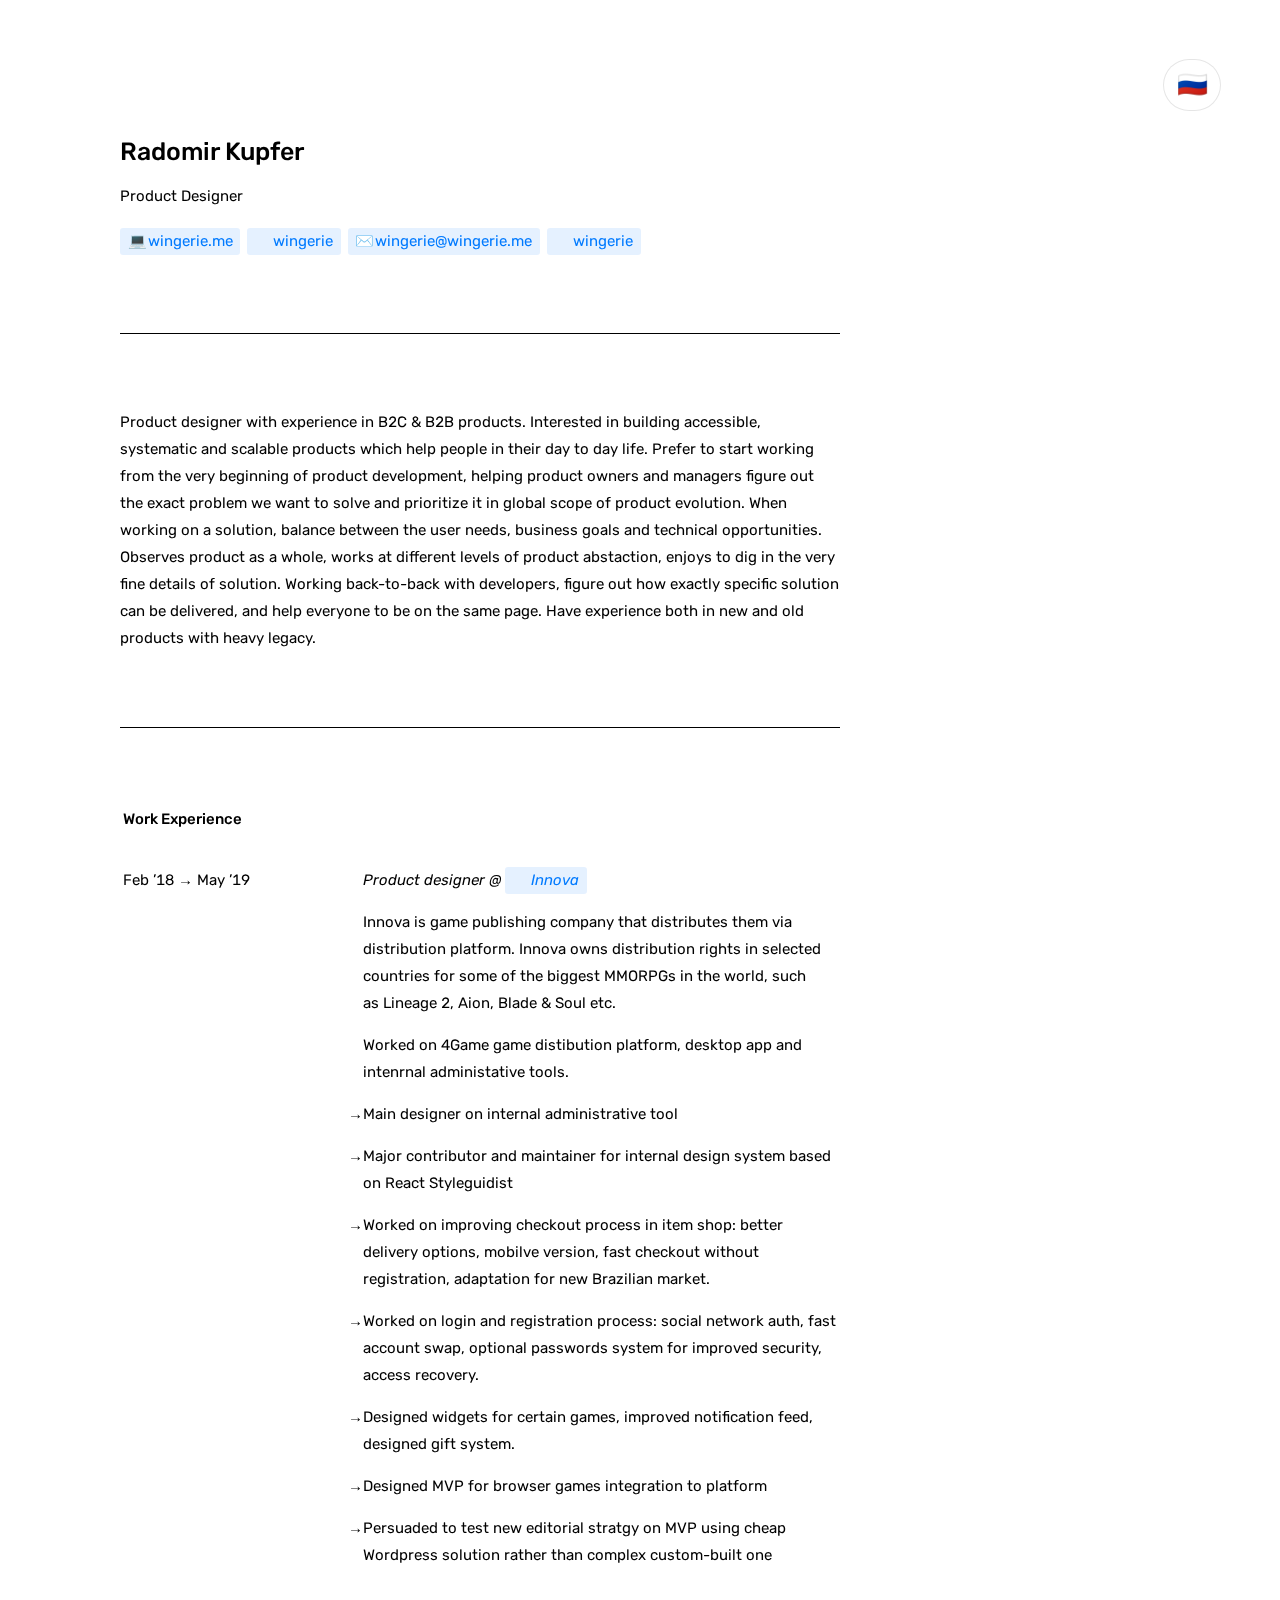
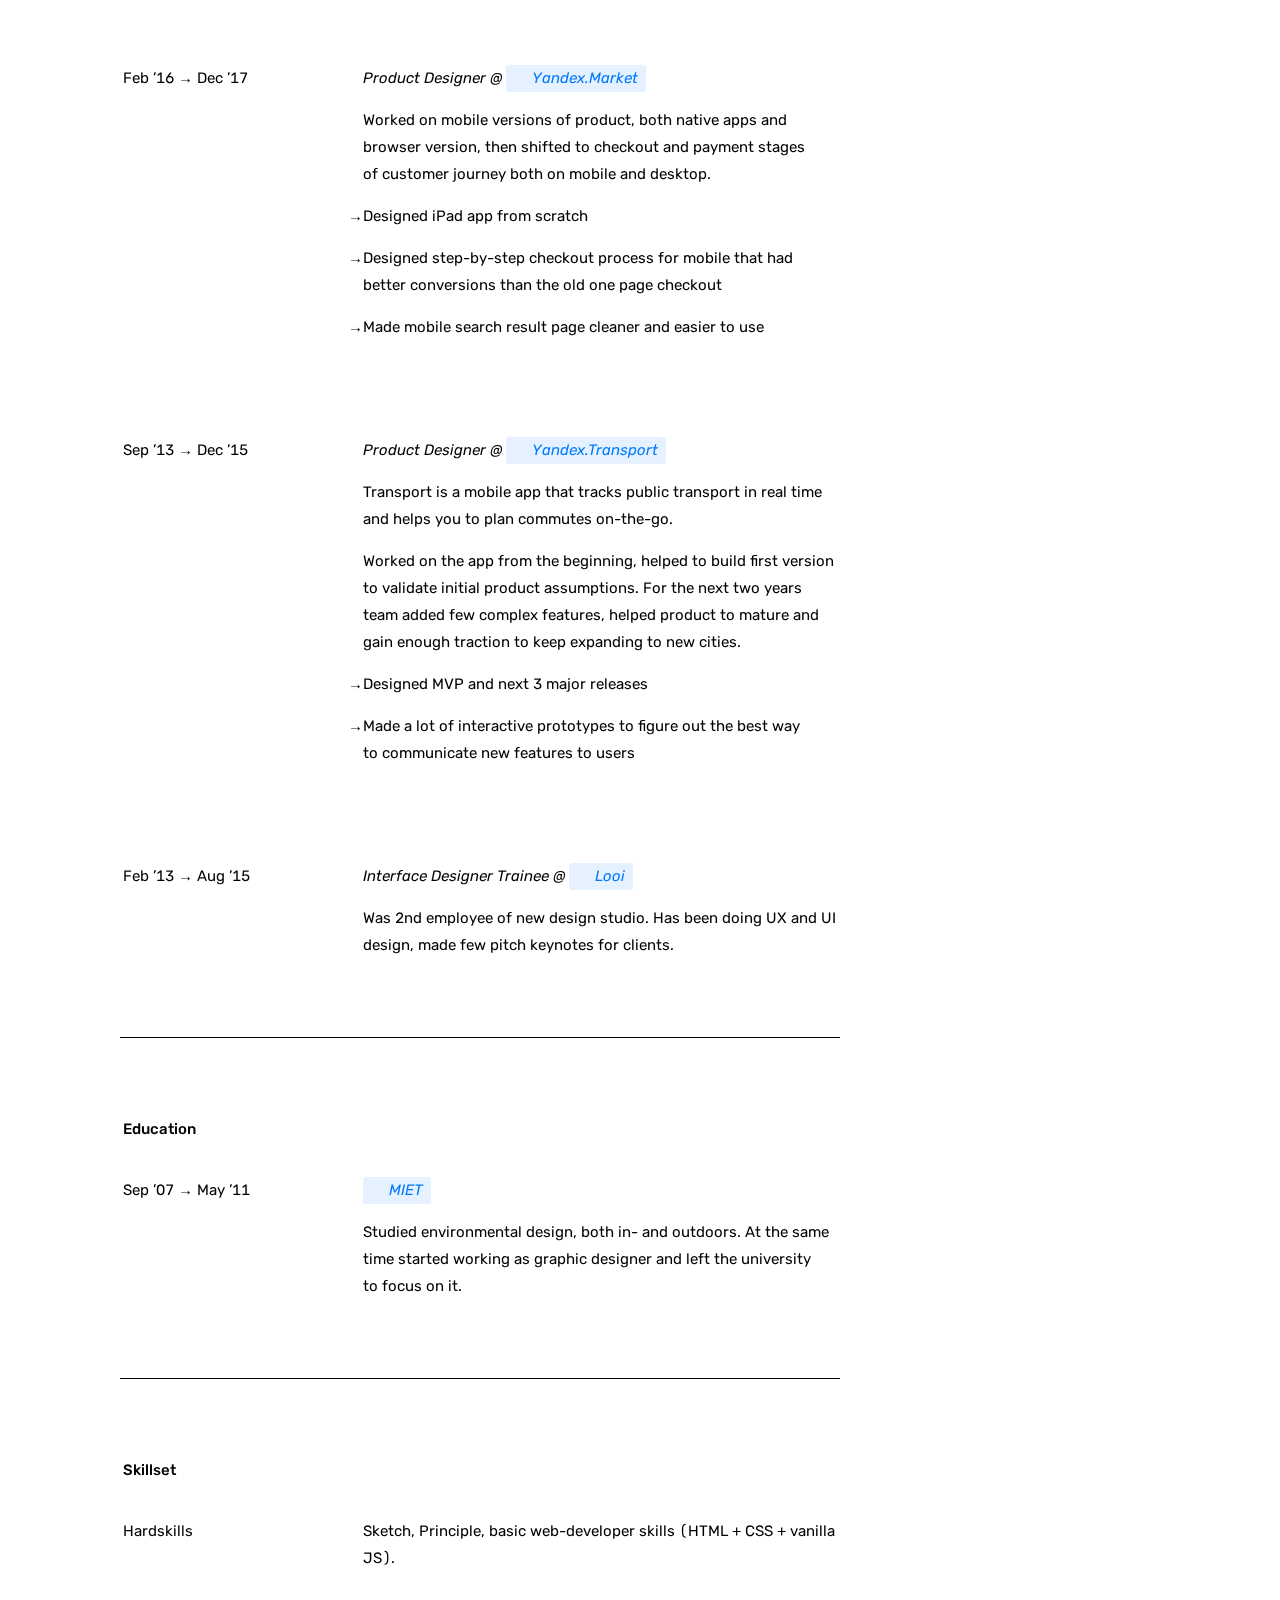
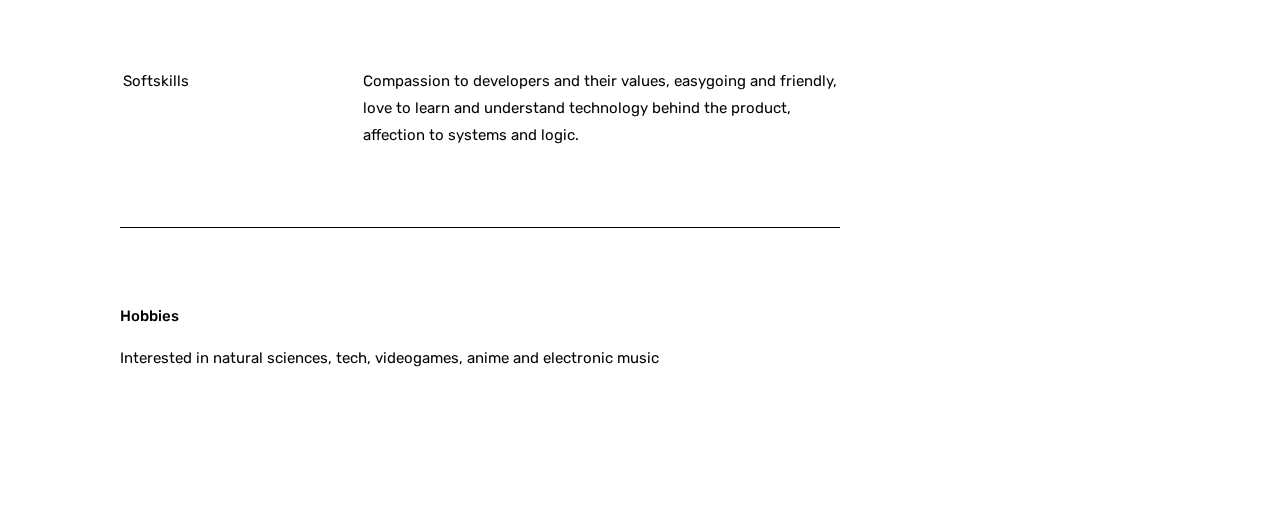
==== commit 95ada40c: "minor typos" ====
--- a/cv/index.html
+++ b/cv/index.html
@@ -27,15 +27,15 @@
             <p class="ru">Продуктовый дизайнер</p>
             <p class="en hidden">Product Designer</p>
             <p class="contacts">
-                <a href="https://wingerie.me"><span class="emoji website">💻</span>wingerie.me</a>
-                <a href="https://t.me/wingerie"><img class="icon" src="https://telegram.org/favicon.ico?3">wingerie</a><span class="print_url">t.me/wingerie</span>
-                <a href="mailto:wingerie@wingerie.me"><span class="emoji mail">✉️</span>wingerie@wingerie.me</a>
-                <a href="https://twitter.com/wingerie"><img class="icon twitter" src="https://abs.twimg.com/favicons/favicon.ico">wingerie</a><span class="print_url">twitter.com/wingerie</span>
+                <a href="https://wingerie.me"><span class="emoji website">💻</span><span class="print_only">Site: </span>wingerie.me<span class="print_only">,</span></a>
+                <a href="https://t.me/wingerie"><img class="icon" src="https://telegram.org/favicon.ico?3"><span class="print_only">Telegram: </span>wingerie<span class="print_only">,</span></a>
+                <a href="mailto:wingerie@wingerie.me"><span class="emoji mail">✉️</span><span class="print_only">E-mail: </span>wingerie@wingerie.me<span class="print_only">,</span></a>
+                <a href="https://twitter.com/wingerie"><img class="icon twitter" src="https://abs.twimg.com/favicons/favicon.ico"><span class="print_only">twitter.com/</span>wingerie<span class="print_only"></span></a>
             </p>
         </section>
         <section>
             <p class="ru">
-                Продуктовый дизайнер с&nbsp;опытом работы в&nbsp;B2C и&nbsp;B2B продуктах. Заинтересован в&nbsp;создании доступных, системных и&nbsp;масштабируемых продуктах, которые помогают людям решать их&nbsp;проблемы. Предпочитает работать с&nbsp;самого начала продуктовой работы, помогая владельцам продукта и&nbsp;продуктовым менеджерам в&nbsp;формулировании проблем, которые мы&nbsp;хотим решить, и&nbsp;их&nbsp;приоритезации. В&nbsp;работе держит баланс между потребностями пользователей, бизнеса и&nbsp;техническими ограничениями. Смотрит на&nbsp;сервис целиком, умеет работать на&nbsp;разных уровнях абстракции, с&nbsp;удовольствием вникает в&nbsp;детали реализации. Легко находит общий язык с&nbsp;разработчиками, вместе с&nbsp;ними находит способы реализации решения и&nbsp;помогает всей команде работать слаженно и&nbsp;понимать друг друга. Умеет слышать и&nbsp;понимать критику, принимает чужое обоснованое мнение и&nbsp;умеет защищать решения. Обладает опытом работы как в&nbsp;новых, так и&nbsp;в&nbsp;существующих продуктах с&nbsp;существенным легаси.
+                Продуктовый дизайнер с&nbsp;опытом работы в&nbsp;B2C и&nbsp;B2B продуктах. Заинтересован в&nbsp;создании доступных, системных и&nbsp;масштабируемых продуктов, которые помогают людям решать их&nbsp;проблемы. Предпочитает работать с&nbsp;самого начала продуктовой работы, помогая владельцам продукта и&nbsp;продуктовым менеджерам в&nbsp;формулировании проблем, которые мы&nbsp;хотим решить, и&nbsp;их&nbsp;приоритезации. В&nbsp;работе держит баланс между потребностями пользователей, бизнеса и&nbsp;техническими ограничениями. Смотрит на&nbsp;сервис целиком, умеет работать на&nbsp;разных уровнях абстракции, с&nbsp;удовольствием вникает в&nbsp;детали реализации. Легко находит общий язык с&nbsp;разработчиками, вместе с&nbsp;ними находит способы реализации решения и&nbsp;помогает всей команде работать слаженно и&nbsp;понимать друг друга. Умеет слышать и&nbsp;понимать критику, принимает чужое обоснованое мнение и&nbsp;умеет защищать решения. Обладает опытом работы как в&nbsp;новых, так и&nbsp;в&nbsp;существующих продуктах с&nbsp;существенным легаси.
             </p>
             <p class="en hidden">
                     Product designer with experience in&nbsp;B2C&nbsp;&amp; B2B products. Interested in&nbsp;building accessible, systematic and scalable products which help people in&nbsp;their day to&nbsp;day life. Prefer to&nbsp;start working from the very beginning of&nbsp;product development, helping product owners and managers figure out the exact problem we&nbsp;want to&nbsp;solve and prioritize it&nbsp;in&nbsp;global scope of&nbsp;product evolution. When working on&nbsp;a&nbsp;solution, balance between the user needs, business goals and technical opportunities. Observes product as&nbsp;a&nbsp;whole, works at&nbsp;different levels of&nbsp;product abstaction, enjoys to&nbsp;dig in&nbsp;the very fine details of&nbsp;solution. Working back-to-back with developers, figure out how exactly specific solution can be&nbsp;delivered, and help everyone to&nbsp;be&nbsp;on&nbsp;the same page. Have experience both in&nbsp;new and old products with heavy legacy.
@@ -62,10 +62,10 @@
                         </td>
                         <td>
                             <p class="occupation ru">
-                                Продуктовый дизайнер в&nbsp;<a href="https://inn.ru"><img class="icon innova" src="https://inn.ru/media/img/favicons/android-icon-192x192.png">Иннове</a><span class="print_url">inn.ru</span>
-                            </p>
-                            <p class="occupation en hidden">
-                                    Product designer @&nbsp;<a href="https://inn.ru/en"><img class="icon innova" src="https://inn.ru/media/img/favicons/android-icon-192x192.png">Innova</a><span class="print_url">inn.ru/en</span>
+                                Продуктовый дизайнер в&nbsp;<a href="https://inn.ru"><img class="icon innova" src="https://inn.ru/media/img/favicons/android-icon-192x192.png">Иннове<span class="print_only">: inn.ru</span></a>
+                            </p>
+                            <p class="occupation en hidden">
+                                    Product designer @&nbsp;<a href="https://inn.ru/en"><img class="icon innova" src="https://inn.ru/media/img/favicons/android-icon-192x192.png">Innova</a><span class="print_only">: inn.ru/en</span></span>
                             </p>
                             <p class="ru">
                                     Иннова&nbsp;&mdash; один из&nbsp;крупнейших локализаторов и&nbsp;дистрибьюторов ММО-игр в&nbsp;России. Обладает правами дистрибуции на&nbsp;такие крупные ММО-проекты как Lineage&nbsp;2, Aion, Blade &amp;&nbsp;Soul.
@@ -112,10 +112,10 @@
                         </td>
                         <td>
                             <p class="occupation ru">
-                                Продуктовый дизайнер в&nbsp;<a href="https://market.yandex.ru"><img class="icon ya_market" src="https://yastatic.net/market-export/_/i/favicon-32.png">Яндекс.Маркете</a><span class="print_url">market.yandex.ru</span>
-                            </p>
-                            <p class="occupation en hidden">
-                                Product Designer @&nbsp;<a href="https://market.yandex.ru"><img class="icon ya_market" src="https://yastatic.net/market-export/_/i/favicon-32.png">Yandex.Market</a><span class="print_url">market.yandex.ru</span>
+                                Продуктовый дизайнер в&nbsp;<a href="https://market.yandex.ru"><img class="icon ya_market" src="https://yastatic.net/market-export/_/i/favicon-32.png">Яндекс.Маркете<span class="print_only">: market.yandex.ru</span></a>
+                            </p>
+                            <p class="occupation en hidden">
+                                Product Designer @&nbsp;<a href="https://market.yandex.ru"><img class="icon ya_market" src="https://yastatic.net/market-export/_/i/favicon-32.png">Yandex.Market<span class="print_only">: market.yandex.ru</span></a>
                             </p>
                             <p class="ru">
                                 Сначала работал над мобильной версией продукта, как нативным приложением, так и&nbsp;для мобильных браузеров, затем переключился на&nbsp;процессы чекаута и&nbsp;оплаты в&nbsp;сервисе целиком, как в&nbsp;мобильной, так
@@ -143,10 +143,10 @@
                         <td><p><span class="ru">Сентябрь &rsquo;13 &rarr; Декабрь &rsquo;15</span><span class="en hidden">Sep &rsquo;13 &rarr; Dec &rsquo;15</span></p></td>
                         <td>
                             <p class="occupation ru">
-                                Продуктовый дизайнер в&nbsp;<a href="http://transport.yandex.ru"><img class="icon ya_transport" src="https://storage.mds.yandex.net/get-onlinemedia/176020/transport.ico">Яндекс.Транспорте</a> <span class="print_url">transport.yandex.ru</span>
-                            </p>
-                            <p class="occupation en hidden">
-                                Product Designer @&nbsp;<a href="http://transport.yandex.ru"><img class="icon ya_transport" src="https://storage.mds.yandex.net/get-onlinemedia/176020/transport.ico">Yandex.Transport</a> <span class="print_url">transport.yandex.ru</span>
+                                Продуктовый дизайнер в&nbsp;<a href="http://transport.yandex.ru"><img class="icon ya_transport" src="https://storage.mds.yandex.net/get-onlinemedia/176020/transport.ico">Яндекс.Транспорте<span class="print_only">: transport.yandex.ru</span></a>
+                            </p>
+                            <p class="occupation en hidden">
+                                Product Designer @&nbsp;<a href="http://transport.yandex.ru"><img class="icon ya_transport" src="https://storage.mds.yandex.net/get-onlinemedia/176020/transport.ico">Yandex.Transport<span class="print_only">: transport.yandex.ru</span></a>
                             </p>
                             <p class="ru">
                                 Яндекс.Транспорт&nbsp;&mdash; мобильное приложение, позволяющее на&nbsp;лету следить за&nbsp;общественным транспортом и&nbsp;строить маршруты.
@@ -178,10 +178,10 @@
                         <td><p><span class="ru">Февраль &rsquo;13 &rarr; Август &rsquo;15</span><span class="en hidden">Feb &rsquo;13 &rarr; Aug &rsquo;15</span></p></td>
                         <td>
                             <p class="occupation ru">
-                                Интерфейсный дизайнер-подмастерье в&nbsp;<a href="https://looi.ru"><img class="icon looi" src="https://looi.ru/media/img/favicons/196x196.png">Looi</a> <span class="print_url">looi.ru</span>
-                            </p>
-                            <p class="occupation en hidden">
-                                Interface Designer Trainee @&nbsp;<a href="https://looi.ru"><img class="icon looi" src="https://looi.ru/media/img/favicons/196x196.png">Looi</a> <span class="print_url">looi.ru</span>
+                                Интерфейсный дизайнер-подмастерье в&nbsp;<a href="https://looi.ru"><img class="icon looi" src="https://looi.ru/media/img/favicons/196x196.png">Looi<span class="print_only">: looi.ru</span></a>
+                            </p>
+                            <p class="occupation en hidden">
+                                Interface Designer Trainee @&nbsp;<a href="https://looi.ru"><img class="icon looi" src="https://looi.ru/media/img/favicons/196x196.png">Looi<span class="print_only">: looi.ru</span></a>
                             </p>
                             <p class="ru">
                                 Был вторым сотрудником в&nbsp;студии, в&nbsp;основном занимался&nbsp;UX и&nbsp;UI, так&nbsp;же сделал несколько презентаций для питча клиентам.
@@ -208,13 +208,13 @@
                 </thead>
                 <tbody>
                     <tr>
-                        <td><p><span class="ru">Сентябрь &rsquo;07 &rarr; Май &rsquo;11</span><span class="en hidden">Sepь &rsquo;07 &rarr; May &rsquo;11</span></p></td>
-                        <td>
-                            <p class="occupation ru">
-                                Неоконченное высшее в&nbsp;<a href="https://miet.ru/"><img class="icon miet" src="https://miet.ru/img/fav/favicon-32x32.png">МИЭТе</a> <span class="print_url">miet.ru</span>
-                            </p>
-                            <p class="occupation en hidden">
-                                <a href="https://eng.miet.ru/"><img class="icon miet" src="https://miet.ru/img/fav/favicon-32x32.png">MIET</a> <span class="print_url">eng.miet.ru</span>
+                        <td><p><span class="ru">Сентябрь &rsquo;07 &rarr; Май &rsquo;11</span><span class="en hidden">Sep &rsquo;07 &rarr; May &rsquo;11</span></p></td>
+                        <td>
+                            <p class="occupation ru">
+                                Неоконченное высшее в&nbsp;<a href="https://miet.ru/"><img class="icon miet" src="https://miet.ru/img/fav/favicon-32x32.png">МИЭТе<span class="print_only">: miet.ru</span></a>
+                            </p>
+                            <p class="occupation en hidden">
+                                <a href="https://eng.miet.ru/"><img class="icon miet" src="https://miet.ru/img/fav/favicon-32x32.png">MIET<span class="print_only">: eng.miet.ru</span></a>
                             </p>
                             <p class="ru">
                                 Изучал ландшафтный и&nbsp;интерьерный дизайн. На&nbsp;втором курсе начал работать как полиграфический дизайнер и&nbsp;бросил институт для дальнейшего развития в&nbsp;этой области.
--- a/cv_css.css
+++ b/cv_css.css
@@ -25,6 +25,7 @@
 
 .language_wrapper {
     position: sticky;
+    position: -webkit-sticky;
     top: var(--layout-l);
     z-index: 666;
 }
@@ -43,6 +44,15 @@
     line-height: 1em;
     position: absolute;
     right: 0px;
+    cursor: pointer;
+}
+
+@supports (-webkit-backdrop-filter: blur(3px)) {
+    .language_wrapper button {
+        box-shadow: 0 0px 0px 1px hsla(0,0%,0%,0.05);
+        background-color: hsla(0, 0%, 100%, 0.6);
+        -webkit-backdrop-filter: blur(3px);
+    }
 }
 
 .language_wrapper button:hover {
@@ -155,16 +165,8 @@
     min-width: calc(var(--font-size-base) / 3 * 4);
 }
 
-.print_url {
+.print_only {
     display: none;
-}
-
-.print_url:before {
-    content: "(";
-}
-
-.print_url:after {
-    content:")";
 }
 
 .occupation {
@@ -236,7 +238,7 @@
         margin: 0;
     }
 
-    .print_url {
+    .print_only {
         display: inline;
     }
 
@@ -247,8 +249,4 @@
         padding: 0;
         color: black;
     }
-
-    a + a:before, .print_url + a:before {
-        content: ", ";
-    }
 }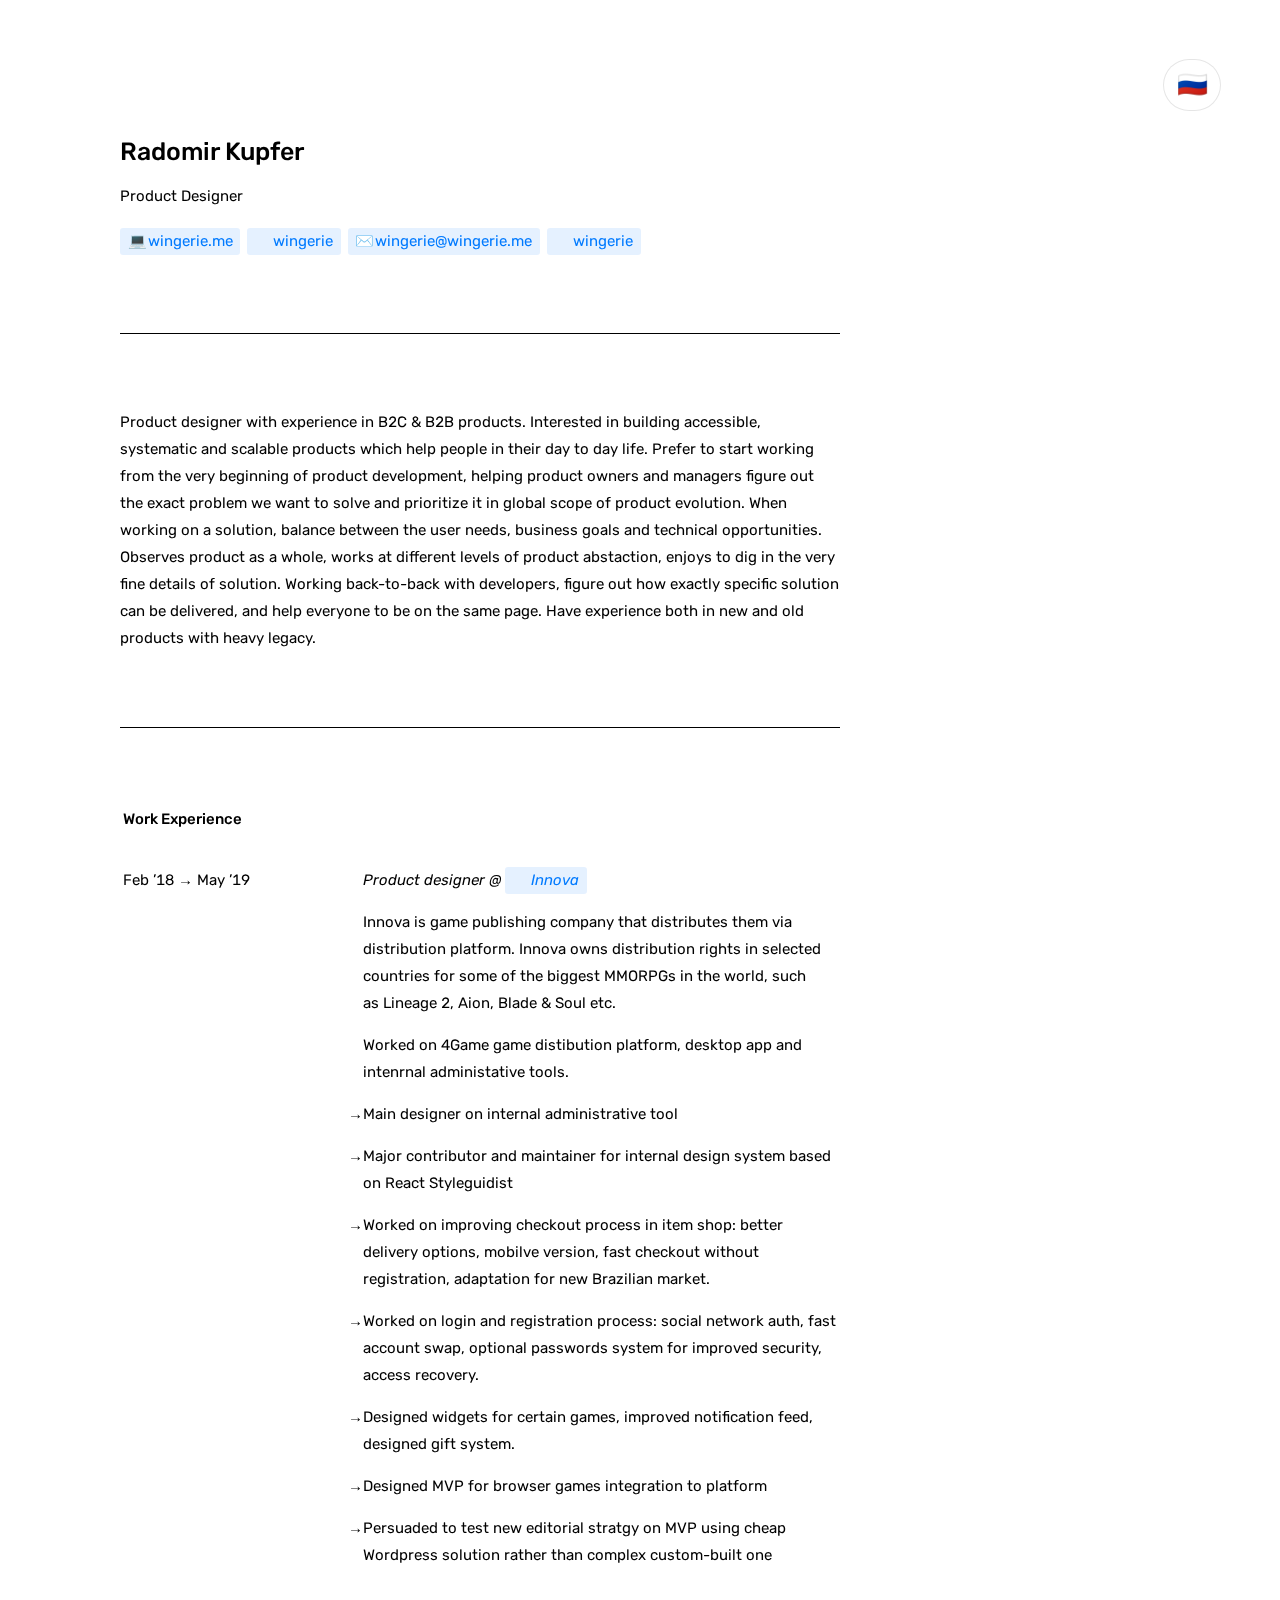
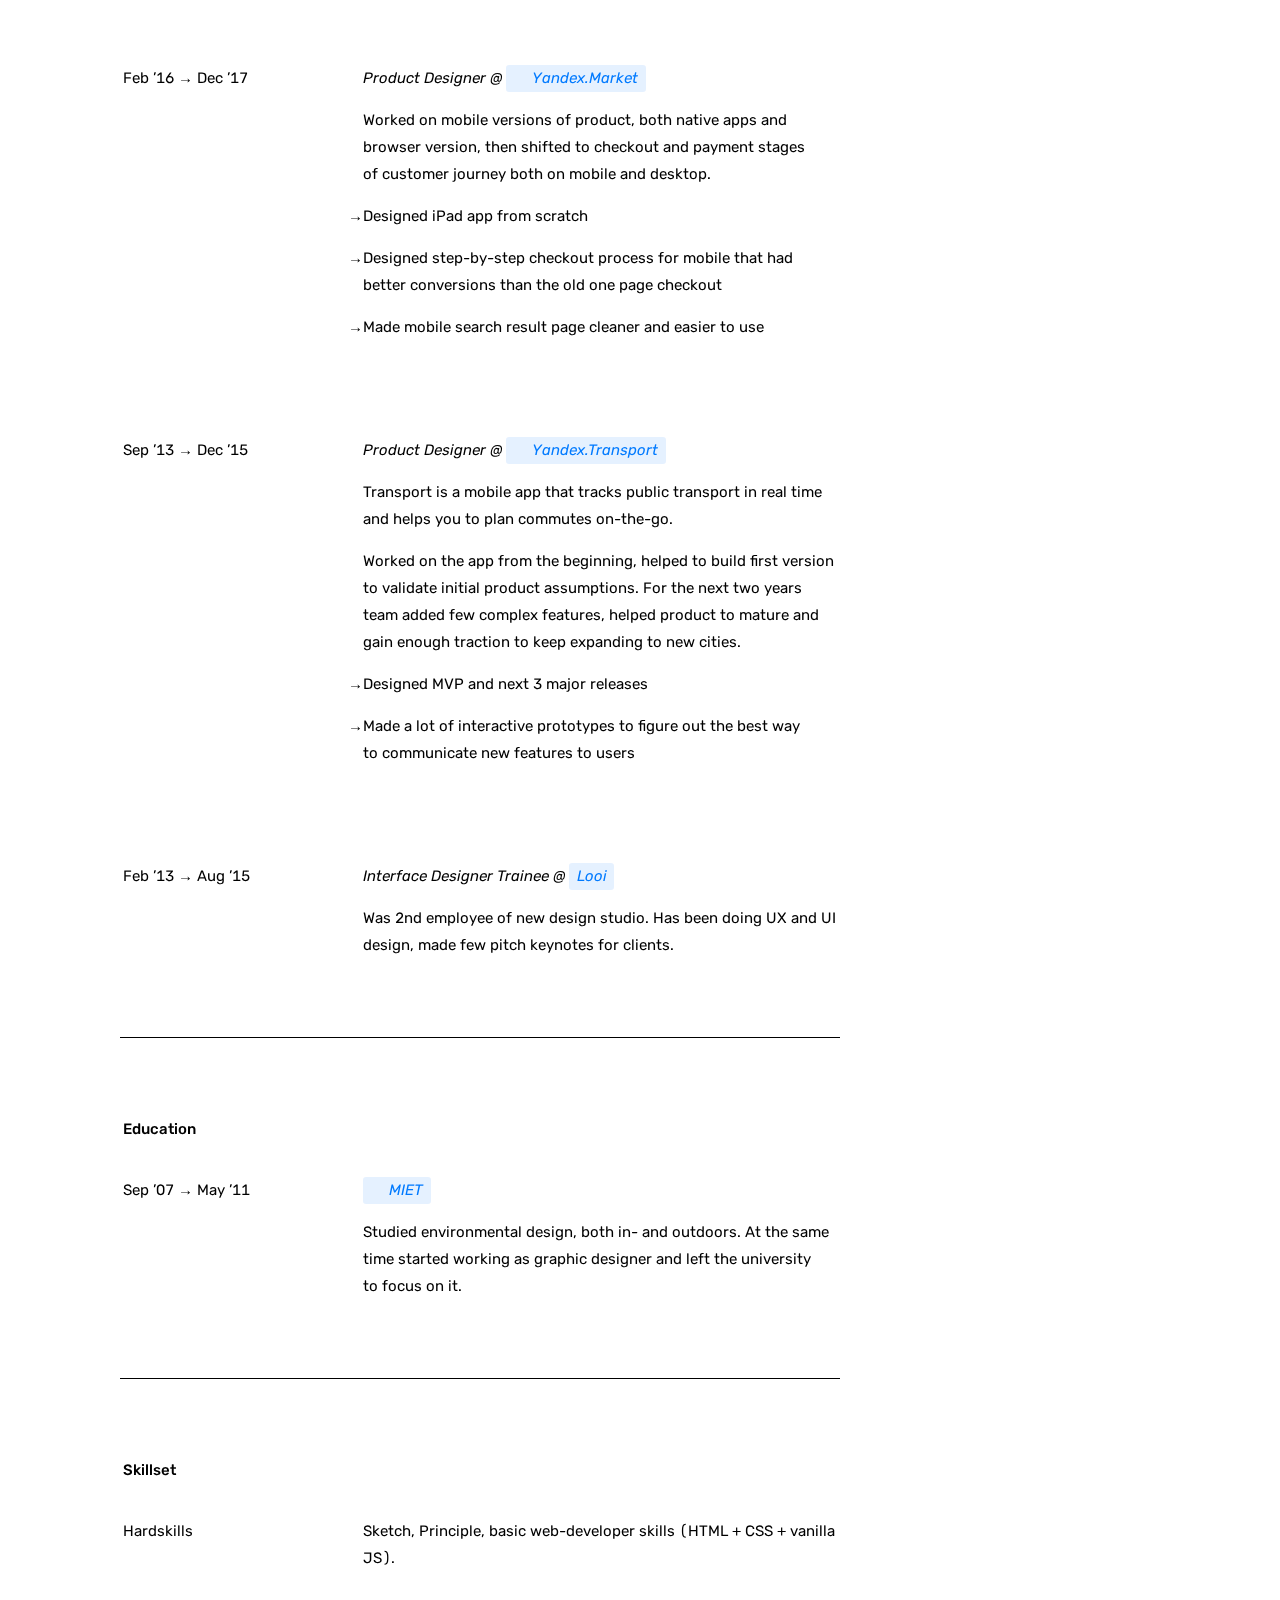
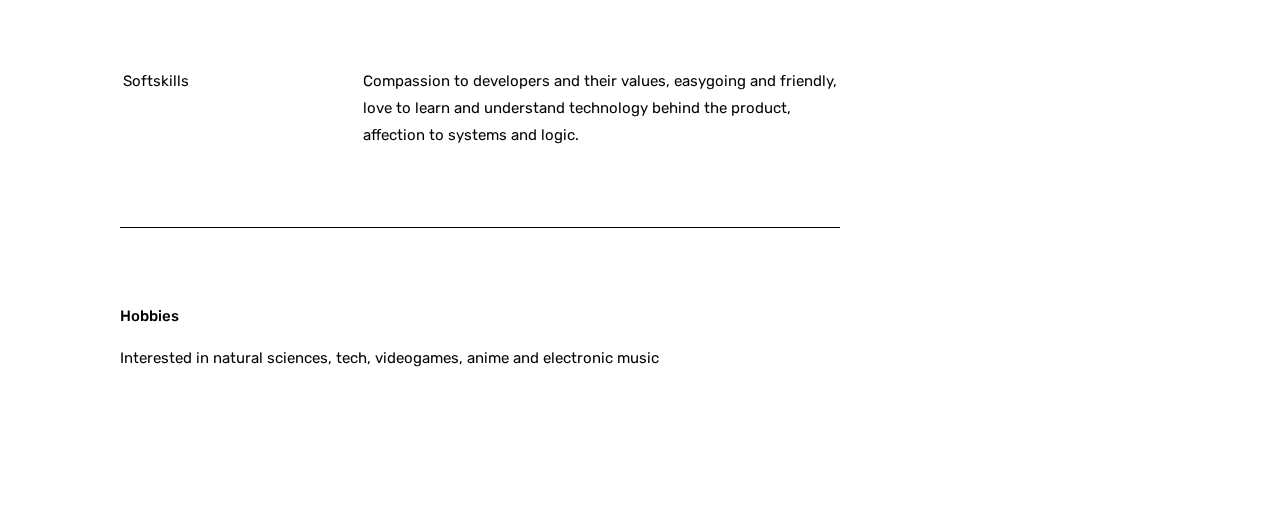
==== commit 22faff0f: "Update index.html" ====
--- a/cv/index.html
+++ b/cv/index.html
@@ -178,10 +178,10 @@
                         <td><p><span class="ru">Февраль &rsquo;13 &rarr; Август &rsquo;15</span><span class="en hidden">Feb &rsquo;13 &rarr; Aug &rsquo;15</span></p></td>
                         <td>
                             <p class="occupation ru">
-                                Интерфейсный дизайнер-подмастерье в&nbsp;<a href="https://looi.ru"><img class="icon looi" src="https://looi.ru/media/img/favicons/196x196.png">Looi<span class="print_only">: looi.ru</span></a>
-                            </p>
-                            <p class="occupation en hidden">
-                                Interface Designer Trainee @&nbsp;<a href="https://looi.ru"><img class="icon looi" src="https://looi.ru/media/img/favicons/196x196.png">Looi<span class="print_only">: looi.ru</span></a>
+                                Интерфейсный дизайнер-подмастерье в&nbsp;<a href="https://looi.ru">Looi<span class="print_only">: looi.ru</span></a>
+                            </p>
+                            <p class="occupation en hidden">
+                                Interface Designer Trainee @&nbsp;<a href="https://looi.ru">Looi<span class="print_only">: looi.ru</span></a>
                             </p>
                             <p class="ru">
                                 Был вторым сотрудником в&nbsp;студии, в&nbsp;основном занимался&nbsp;UX и&nbsp;UI, так&nbsp;же сделал несколько презентаций для питча клиентам.
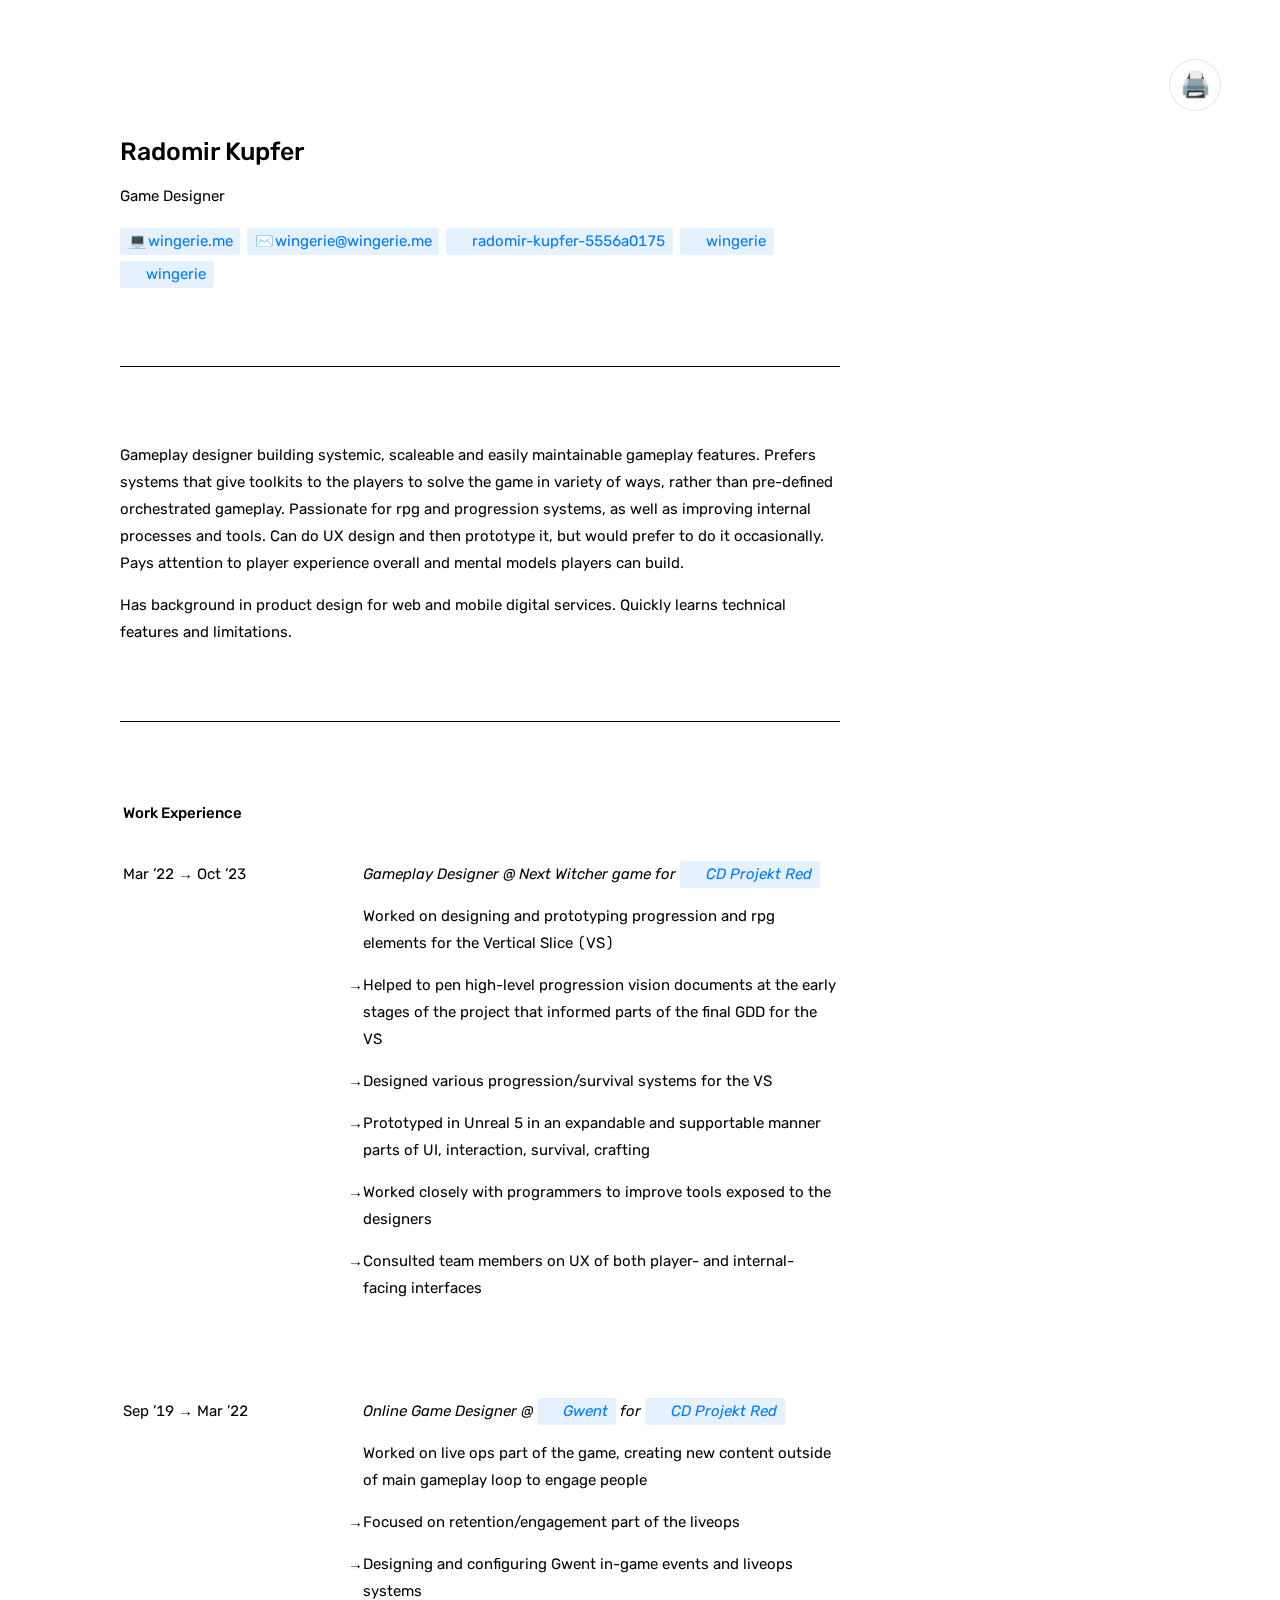
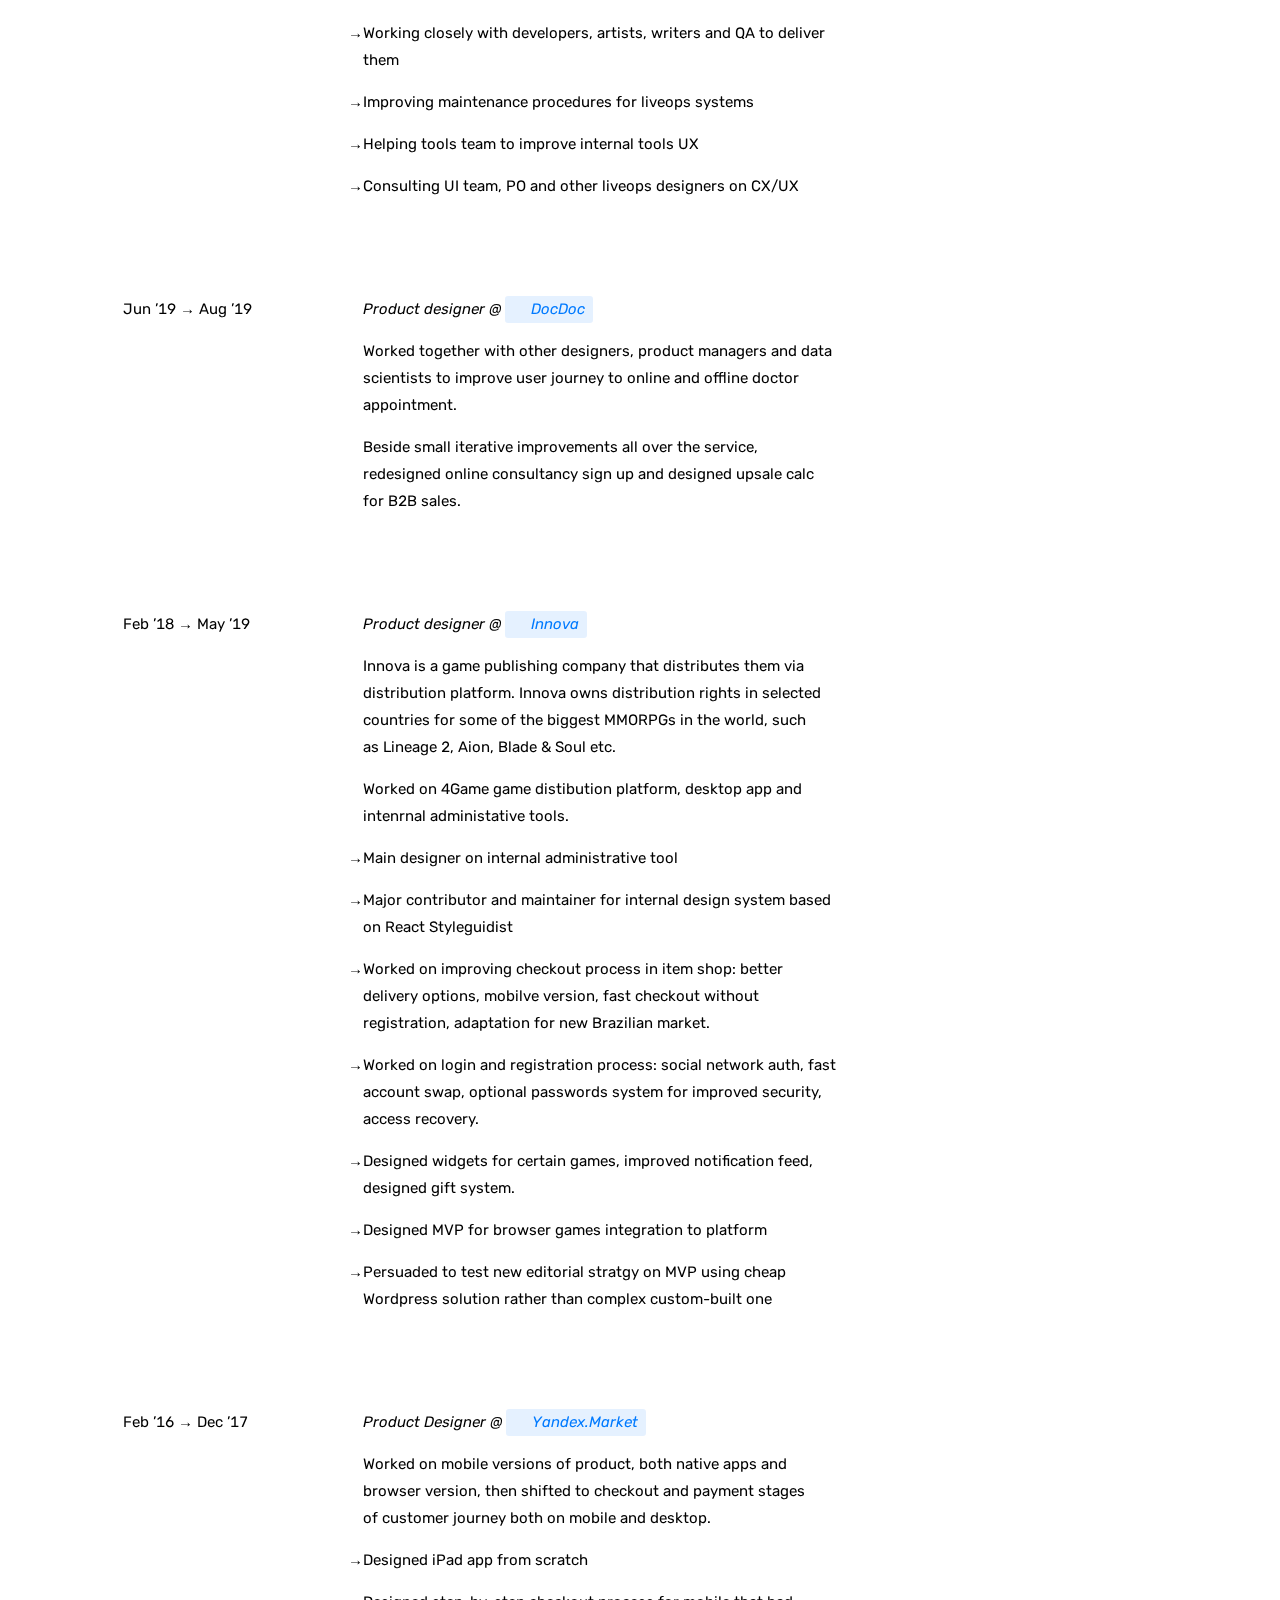
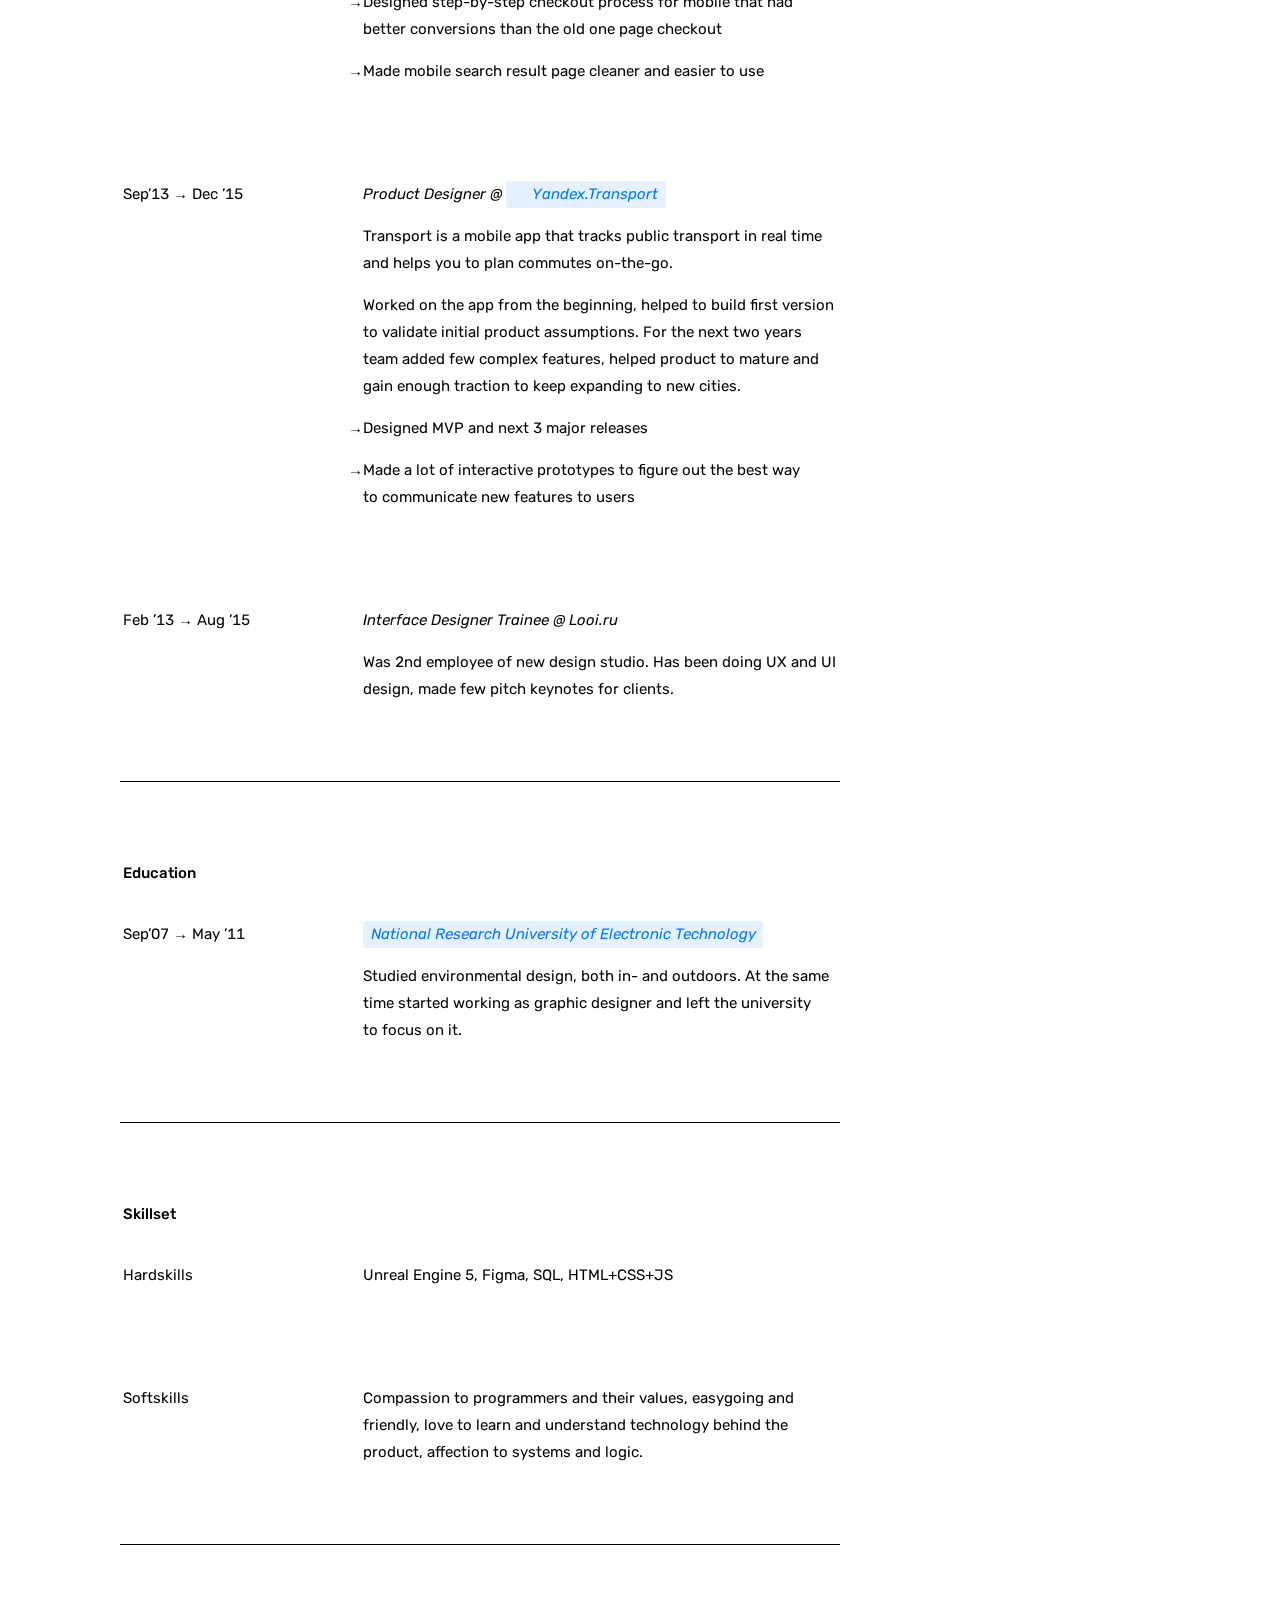
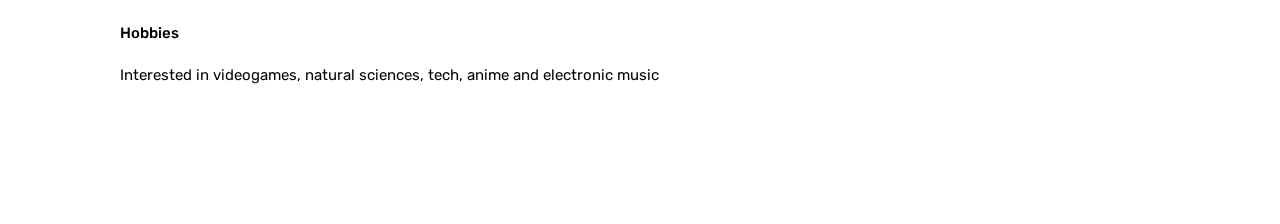
==== commit 52d561e2: "Updated CV, removed Russian version" ====
--- a/cv/index.html
+++ b/cv/index.html
@@ -6,7 +6,7 @@
     <meta charset="utf-8">
     <meta name="viewport" content="width=device-width, initial-scale=1">
 
-    <title>Радомир Купфер,продуктовый дизайнер, резюме</title>
+    <title>Radomir Kupfer, Game Designer, CV</title>
 
     <link rel="stylesheet" href="../cv_css.css">
     <link href="https://fonts.googleapis.com/css?family=Rubik:400,400i,500,500i&subset=cyrillic" rel="stylesheet">
@@ -16,29 +16,35 @@
 </head>
 
 <body onload="localeOnLoad();">
-    <div class="language_wrapper">
-        <button class="ru" onclick="swapLocale('en');">🇺🇸</button>
-        <button class="en hidden" onclick="swapLocale('ru');">🇷🇺</button>
+        <div class="language_wrapper">
+        <!--<button class="ru" onclick="swapLocale('en');">🇺🇸</button>
+        <button class="en hidden" onclick="swapLocale('ru');">🇷🇺</button>--><button class="print" onclick="print();">🖨️</button>
     </div>
     <div class="article_wrapper faded">
         <section>
-            <h2 class="ru">Радомир Купфер</h2>
-            <h2 class="en hidden">Radomir Kupfer</h2>
-            <p class="ru">Продуктовый дизайнер</p>
-            <p class="en hidden">Product Designer</p>
+            <h2 class="en">Radomir Kupfer</h2>
+            <p class="en">Game Designer</p>
             <p class="contacts">
-                <a href="https://wingerie.me"><span class="emoji website">💻</span><span class="print_only">Site: </span>wingerie.me<span class="print_only">,</span></a>
-                <a href="https://t.me/wingerie"><img class="icon" src="https://telegram.org/favicon.ico?3"><span class="print_only">Telegram: </span>wingerie<span class="print_only">,</span></a>
-                <a href="mailto:wingerie@wingerie.me"><span class="emoji mail">✉️</span><span class="print_only">E-mail: </span>wingerie@wingerie.me<span class="print_only">,</span></a>
-                <a href="https://twitter.com/wingerie"><img class="icon twitter" src="https://abs.twimg.com/favicons/favicon.ico"><span class="print_only">twitter.com/</span>wingerie<span class="print_only"></span></a>
+                <a href="https://wingerie.me"><span class="emoji website">💻</span><span class="print_only">Site:
+                    </span>wingerie.me<span class="print_only">,</span></a>
+                <a href="mailto:wingerie@wingerie.me"><span class="emoji mail">✉️</span><span class="print_only">E-mail:
+                    </span>wingerie@wingerie.me<span class="print_only">,</span></a>
+                <a href="https://www.linkedin.com/in/radomir-kupfer-5556a0175/"><img class="icon linkedin"
+                        src="https://static.licdn.com/sc/h/3loy7tajf3n0cho89wgg0fjre"><span
+                        class="print_only">linkedin.com/in/</span>radomir-kupfer-5556a0175<span
+                        class="print_only">,</span></a>
+                <a href="https://twitter.com/wingerie"><img class="icon twitter"
+                        src="https://abs.twimg.com/favicons/favicon.ico"><span
+                        class="print_only">twitter.com/</span>wingerie<span class="print_only">,</span></a>
+                <a href="https://t.me/wingerie"><img class="icon" src="https://telegram.org/favicon.ico?3"><span
+                        class="print_only">Telegram: </span>wingerie<span class="print_only"></span></a>
             </p>
         </section>
         <section>
-            <p class="ru">
-                Продуктовый дизайнер с&nbsp;опытом работы в&nbsp;B2C и&nbsp;B2B продуктах. Заинтересован в&nbsp;создании доступных, системных и&nbsp;масштабируемых продуктов, которые помогают людям решать их&nbsp;проблемы. Предпочитает работать с&nbsp;самого начала продуктовой работы, помогая владельцам продукта и&nbsp;продуктовым менеджерам в&nbsp;формулировании проблем, которые мы&nbsp;хотим решить, и&nbsp;их&nbsp;приоритезации. В&nbsp;работе держит баланс между потребностями пользователей, бизнеса и&nbsp;техническими ограничениями. Смотрит на&nbsp;сервис целиком, умеет работать на&nbsp;разных уровнях абстракции, с&nbsp;удовольствием вникает в&nbsp;детали реализации. Легко находит общий язык с&nbsp;разработчиками, вместе с&nbsp;ними находит способы реализации решения и&nbsp;помогает всей команде работать слаженно и&nbsp;понимать друг друга. Умеет слышать и&nbsp;понимать критику, принимает чужое обоснованое мнение и&nbsp;умеет защищать решения. Обладает опытом работы как в&nbsp;новых, так и&nbsp;в&nbsp;существующих продуктах с&nbsp;существенным легаси.
+            <p class="en">
+                Gameplay designer building systemic, scaleable and easily maintainable gameplay features. Prefers systems that give toolkits to&nbsp;the players to&nbsp;solve the game in&nbsp;variety of&nbsp;ways, rather than pre-defined orchestrated gameplay. Passionate for rpg and progression systems, as&nbsp;well as&nbsp;improving internal processes and tools. Can do&nbsp;UX design and then prototype&nbsp;it, but would prefer to&nbsp;do&nbsp;it&nbsp;occasionally. Pays attention to&nbsp;player experience overall and mental models players can build.
             </p>
-            <p class="en hidden">
-                    Product designer with experience in&nbsp;B2C&nbsp;&amp; B2B products. Interested in&nbsp;building accessible, systematic and scalable products which help people in&nbsp;their day to&nbsp;day life. Prefer to&nbsp;start working from the very beginning of&nbsp;product development, helping product owners and managers figure out the exact problem we&nbsp;want to&nbsp;solve and prioritize it&nbsp;in&nbsp;global scope of&nbsp;product evolution. When working on&nbsp;a&nbsp;solution, balance between the user needs, business goals and technical opportunities. Observes product as&nbsp;a&nbsp;whole, works at&nbsp;different levels of&nbsp;product abstaction, enjoys to&nbsp;dig in&nbsp;the very fine details of&nbsp;solution. Working back-to-back with developers, figure out how exactly specific solution can be&nbsp;delivered, and help everyone to&nbsp;be&nbsp;on&nbsp;the same page. Have experience both in&nbsp;new and old products with heavy legacy.
+            <p class="en">Has background in&nbsp;product design for web and mobile digital services. Quickly learns technical features and limitations.
             </p>
         </section>
         <section>
@@ -46,8 +52,218 @@
                 <thead>
                     <tr>
                         <td>
-                                <h3 class="ru">Опыт работы</h3>
-                                <h3 class="en hidden">Work Experience</h3>
+                            <h3 class="en">Work Experience</h3>
+                        </td>
+                        <td></td>
+                    </tr>
+                </thead>
+                <tbody><tr>
+                    <td>
+                        <p>
+                            <span class="en">Mar &rsquo;22 &rarr; Oct &rsquo;23</span>
+                        </p>
+                    </td>
+                    <td>
+                        <p class="occupation en">
+                            Gameplay Designer @&nbsp;Next Witcher game for&nbsp;<a href="https://www.cdprojektred.com"><img class="icon cdpr"
+                                    src="https://www.cdprojektred.com/favicons/favicon-32x32.png">CD Projekt Red<span
+                                    class="print_only">: cdprojektred.com</span></a>
+                        </p>
+                        <p class="en">
+                            Worked on designing and prototyping progression and rpg elements for the Vertical Slice (VS)
+                        </p>
+                        <ul class="feature_list en">
+                            <li>Helped to pen high-level progression vision documents at the early stages of the project that informed parts of the final GDD for the VS</li>
+                            <li>Designed various progression/survival systems for the VS</li>
+                            <li>Prototyped in Unreal 5 in an expandable and supportable manner parts of UI, interaction, survival, crafting</li>
+                            <li>Worked closely with programmers to improve tools exposed to the designers</li>
+                            <li>Consulted team members on UX of both player- and internal- facing interfaces</li>
+                        </ul>
+                    </td>
+                </tr>
+
+                <tr class="spacing"></tr>
+
+                <tr>
+                    <td>
+                        <p>
+                            <span class="en">Sep &rsquo;19 &rarr; Mar &rsquo;22</span>
+                        </p>
+                    </td>
+                    <td>
+                        <p class="occupation en">
+                            Online Game Designer @&nbsp;<a href="https://www.playgwent.com/"><img class="icon gwent"
+                                src="https://www.playgwent.com/favicons/favicon.ico">Gwent<span
+                                class="print_only">: playgwent.com</span></a>&nbsp;for&nbsp;<a href="https://www.cdprojektred.com"><img class="icon cdpr"
+                                src="https://www.cdprojektred.com/favicons/favicon-32x32.png">CD Projekt Red<span
+                                class="print_only">: cdprojektred.com</span></a>
+                        </p>
+                        <p class="en">
+                            Worked on live ops part of the game, creating new content outside of main gameplay loop to engage people
+                        </p>
+                        <ul class="feature_list en">
+                            <li>Focused on retention/engagement part of the liveops</li>
+                            <li>Designing and configuring Gwent in-game events and liveops systems</li>
+                            <li>Working closely with developers, artists, writers and QA to deliver them</li>
+                            <li>Improving maintenance procedures for liveops systems</li>
+                            <li>Helping tools team to improve internal tools UX</li>
+                            <li>Consulting UI team, PO and other liveops designers on CX/UX</li>
+                        </ul>
+                    </td>
+                </tr>
+
+                <tr class="spacing"></tr>
+
+                
+                    <tr>
+                        <td>
+                            <p>
+                                <span class="en">Jun &rsquo;19 &rarr; Aug &rsquo;19</span>
+                            </p>
+                        </td>
+                        <td>
+                            <p class="occupation en">
+                                Product designer @&nbsp;<a href="https://docdoc.ru/"><img class="icon docdoc"
+                                        src="https://docdoc.ru/static/new-doc-doc/favicon/favicon-32x32.png">DocDoc</a><span
+                                    class="print_only">: docdoc.ru</span></span>
+                            </p>
+                            <p class="en">
+                                Worked together with other designers, product managers and data scientists to improve user journey to online and offline doctor appointment.
+                            </p>
+                            <p class="en">
+                                Beside small iterative improvements all over the service, redesigned online consultancy sign up and designed upsale calc for B2B sales.
+                            </p>
+                        </td>
+                    </tr>
+
+                    <tr class="spacing"></tr>
+
+                
+                    <tr>
+                        <td>
+                            <p>
+                                <span class="en">Feb &rsquo;18 &rarr; May &rsquo;19</span>
+                            </p>
+                        </td>
+                        <td>
+                            <p class="occupation en">
+                                Product designer @&nbsp;<a href="https://inn.ru/en"><img class="icon innova"
+                                        src="https://inn.ru/media/img/favicons/android-icon-192x192.png">Innova</a><span
+                                    class="print_only">: inn.ru/en</span></span>
+                            </p>
+                            <p class="en">
+                                Innova is&nbsp;a&nbsp;game publishing company that distributes them via distribution platform.
+                                Innova owns distribution rights in&nbsp;selected countries for some of&nbsp;the biggest
+                                MMORPGs in&nbsp;the world, such as&nbsp;Lineage&nbsp;2, Aion, Blade &amp;&nbsp;Soul etc.
+                            </p>
+                            <p class="en">
+                                Worked on&nbsp;4Game game distibution platform, desktop app and intenrnal administative
+                                tools.
+                            </p>
+                            <ul class="feature_list en">
+                                <li>Main designer on&nbsp;internal administrative tool</li>
+                                <li>Major contributor and maintainer for internal design system based on&nbsp;React
+                                    Styleguidist</li>
+                                <li>Worked on&nbsp;improving checkout process in&nbsp;item shop: better delivery
+                                    options, mobilve version, fast checkout without registration, adaptation for new
+                                    Brazilian market.</li>
+                                <li>Worked on&nbsp;login and registration process: social network auth, fast account
+                                    swap, optional passwords system for improved security, access recovery.</li>
+                                <li>Designed widgets for certain games, improved notification feed, designed gift
+                                    system.</li>
+                                <li>Designed MVP for browser games integration to&nbsp;platform</li>
+                                <li>Persuaded to&nbsp;test new editorial stratgy on&nbsp;MVP using cheap Wordpress
+                                    solution rather than complex custom-built one</li>
+                            </ul>
+                        </td>
+                    </tr>
+
+                    <tr class="spacing"></tr>
+
+                    <tr>
+                        <td>
+                            <p>
+                                <span class="en">Feb &rsquo;16 &rarr; Dec &rsquo;17</span>
+                            </p>
+                        </td>
+                        <td>
+                            <p class="occupation en">
+                                Product Designer @&nbsp;<a href="https://market.yandex.ru"><img class="icon ya_market"
+                                        src="https://yastatic.net/market-export/_/i/favicon-32.png">Yandex.Market<span
+                                        class="print_only">: market.yandex.ru</span></a>
+                            </p>
+                            <p class="en">
+                                Worked on&nbsp;mobile versions of&nbsp;product, both native apps and browser version,
+                                then shifted to&nbsp;checkout and payment stages of&nbsp;customer journey both
+                                on&nbsp;mobile and desktop.
+                            </p>
+                            <ul class="feature_list en">
+                                <li>Designed iPad app from scratch</li>
+                                <li>Designed step-by-step checkout process for mobile that had better conversions than
+                                    the old one page checkout</li>
+                                <li>Made mobile search result page cleaner and easier to&nbsp;use</li>
+                            </ul>
+                        </td>
+                    </tr>
+
+                    <tr class="spacing"></tr>
+
+                    <tr>
+                        <td>
+                            <p><span class="en">Sep&rsquo;13 &rarr; Dec &rsquo;15</span></p>
+                        </td>
+                        <td>
+                            <p class="occupation en ">
+                                Product Designer @&nbsp;<a href="http://transport.yandex.ru"><img
+                                        class="icon ya_transport"
+                                        src="https://storage.mds.yandex.net/get-onlinemedia/176020/transport.ico">Yandex.Transport<span
+                                        class="print_only">: transport.yandex.ru</span></a>
+                            </p>
+                            <p class="en">
+                                Transport is&nbsp;a&nbsp;mobile app that tracks public transport in&nbsp;real time and
+                                helps you to&nbsp;plan commutes on-the-go.
+                            </p>
+                            <p class="en">
+                                Worked on&nbsp;the app from the beginning, helped to&nbsp;build first version
+                                to&nbsp;validate initial product assumptions. For the next two years team added few
+                                complex features, helped product to&nbsp;mature and gain enough traction to&nbsp;keep
+                                expanding to&nbsp;new cities.
+                            </p>
+                            <ul class="feature_list en">
+                                <li>Designed MVP and next 3&nbsp;major releases</li>
+                                <li>Made a&nbsp;lot of&nbsp;interactive prototypes to&nbsp;figure out the best way
+                                    to&nbsp;communicate new features to&nbsp;users</li>
+                            </ul>
+                        </td>
+                    </tr>
+
+                    <tr class="spacing"></tr>
+
+                    <tr>
+                        <td>
+                            <p><span class="en">Feb
+                                    &rsquo;13 &rarr; Aug &rsquo;15</span></p>
+                        </td>
+                        <td>
+                            <p class="occupation en ">
+                                Interface Designer Trainee @&nbsp;Looi.ru</a>
+                            </p>
+                            <p class="en">
+                                Was 2nd employee of&nbsp;new design studio. Has been doing&nbsp;UX and&nbsp;UI design,
+                                made few pitch keynotes for clients.
+                            </p>
+                        </td>
+                    </tr>
+                </tbody>
+            </table>
+        </section>
+
+        <section>
+            <table>
+                <thead>
+                    <tr>
+                        <td>
+                            <h3 class="en">Education</h3>
                         </td>
                         <td></td>
                     </tr>
@@ -55,139 +271,16 @@
                 <tbody>
                     <tr>
                         <td>
-                            <p>
-                                <span class="ru">Февраль &rsquo;18 &rarr; Май &rsquo;19</span>
-                                <span class="en hidden">Feb &rsquo;18 &rarr; May &rsquo;19</span>
-                            </p>
-                        </td>
-                        <td>
-                            <p class="occupation ru">
-                                Продуктовый дизайнер в&nbsp;<a href="https://inn.ru"><img class="icon innova" src="https://inn.ru/media/img/favicons/android-icon-192x192.png">Иннове<span class="print_only">: inn.ru</span></a>
-                            </p>
-                            <p class="occupation en hidden">
-                                    Product designer @&nbsp;<a href="https://inn.ru/en"><img class="icon innova" src="https://inn.ru/media/img/favicons/android-icon-192x192.png">Innova</a><span class="print_only">: inn.ru/en</span></span>
-                            </p>
-                            <p class="ru">
-                                    Иннова&nbsp;&mdash; один из&nbsp;крупнейших локализаторов и&nbsp;дистрибьюторов ММО-игр в&nbsp;России. Обладает правами дистрибуции на&nbsp;такие крупные ММО-проекты как Lineage&nbsp;2, Aion, Blade &amp;&nbsp;Soul.
-                            </p>
-                            <p class="en hidden">
-                                Innova is&nbsp;game publishing company that distributes them via distribution platform. Innova owns distribution rights in&nbsp;selected countries for some of&nbsp;the biggest MMORPGs in&nbsp;the world, such as&nbsp;Lineage&nbsp;2, Aion, Blade &amp;&nbsp;Soul etc.
-                            </p>
-                            <p class="ru">
-                                Работал над дистрибуционной платформой Фогейм, десктопным приложением и&nbsp;внутренней админкой.
-                            </p>
-                            <p class="en hidden">
-                                Worked on&nbsp;4Game game distibution platform, desktop app and intenrnal administative tools.
-                            </p>
-                            <ul class="feature_list ru">
-                                <li>Основной дизайнер внутренней админки</li>
-                                <li>Главный контрибьютор во&nbsp;внутреннюю дизайн-систему, описал анимационные гайды, систематизировал сетки, кегли. Вместе с&nbsp;фронтендерами переработал кнопки, скелетоны, селекты.</li>
-                                <li>Улучшал чекаут в&nbsp;Магазине&nbsp;&mdash; доставка на&nbsp;персонажей, мобильный чекаут, покупка без регистрации, адаптация чекаута для Бразильского рынка.</li>
-                                <li>Улучшал процессы регистрации и&nbsp;логина&nbsp;&mdash; регистрация и&nbsp;вход через соцсети, быстрый перелогин между несколькими аккаунтами, система дополнительных паролей с&nbsp;ограниченным доступом,
-                                    восстановление доступа.</li>
-                                <li>Спроектировал виджеты для игр на&nbsp;платформе, нотификационный фид, подарки игрокам от&nbsp;Фогейма</li>
-                                <li>Спроектировал MVP для интеграции браузерных игр в&nbsp;платформу</li>
-                                <li>Убедил использовать готовое коробочное решение для тестирования гипотезы СМИ вместо внутреннего самописного</li>
-                            </ul>
-                            <ul class="feature_list en hidden">
-                                <li>Main designer on&nbsp;internal administrative tool</li>
-                                <li>Major contributor and maintainer for internal design system based on&nbsp;React Styleguidist</li>
-                                <li>Worked on&nbsp;improving checkout process in&nbsp;item shop: better delivery options, mobilve version, fast checkout without registration, adaptation for new Brazilian market.</li>
-                                <li>Worked on&nbsp;login and registration process: social network auth, fast account swap, optional passwords system for improved security, access recovery.</li>
-                                <li>Designed widgets for certain games, improved notification feed, designed gift system.</li>
-                                <li>Designed MVP for browser games integration to&nbsp;platform</li>
-                                <li>Persuaded to&nbsp;test new editorial stratgy on&nbsp;MVP using cheap Wordpress solution rather than complex custom-built one</li>
-                            </ul>
-                        </td>
-                    </tr>
-
-                    <tr class="spacing"></tr>
-
-                    <tr>
-                        <td>
-                            <p>
-                                <span class="ru">Февраль &rsquo;16 &rarr; Декабрь &rsquo;17</span>
-                                <span class="en hidden">Feb &rsquo;16 &rarr; Dec &rsquo;17</span>
-                            </p>
-                        </td>
-                        <td>
-                            <p class="occupation ru">
-                                Продуктовый дизайнер в&nbsp;<a href="https://market.yandex.ru"><img class="icon ya_market" src="https://yastatic.net/market-export/_/i/favicon-32.png">Яндекс.Маркете<span class="print_only">: market.yandex.ru</span></a>
-                            </p>
-                            <p class="occupation en hidden">
-                                Product Designer @&nbsp;<a href="https://market.yandex.ru"><img class="icon ya_market" src="https://yastatic.net/market-export/_/i/favicon-32.png">Yandex.Market<span class="print_only">: market.yandex.ru</span></a>
-                            </p>
-                            <p class="ru">
-                                Сначала работал над мобильной версией продукта, как нативным приложением, так и&nbsp;для мобильных браузеров, затем переключился на&nbsp;процессы чекаута и&nbsp;оплаты в&nbsp;сервисе целиком, как в&nbsp;мобильной, так
-                                и&nbsp;в&nbsp;десктопной версиях продукта.
-                            </p>
-                            <p class="en hidden">
-                                Worked on&nbsp;mobile versions of&nbsp;product, both native apps and browser version, then shifted to&nbsp;checkout and payment stages of&nbsp;customer journey both on&nbsp;mobile and desktop.
-                            </p>
-                            <ul class="feature_list ru">
-                                <li>Спроектировал iPad версию с&nbsp;нуля</li>
-                                <li>Спроектировал мобильный пошаговый чекаут, с&nbsp;гораздо более высокой конверсией</li>
-                                <li>Улучшал поиск и&nbsp;фильтрацию в&nbsp;мобильных версиях сервиса</li>
-                            </ul>
-                            <ul class="feature_list en hidden">
-                                <li>Designed iPad app from scratch</li>
-                                <li>Designed step-by-step checkout process for mobile that had better conversions than the old one page checkout</li>
-                                <li>Made mobile search result page cleaner and easier to&nbsp;use</li>
-                            </ul>
-                        </td>
-                    </tr>
-
-                    <tr class="spacing"></tr>
-
-                    <tr>
-                        <td><p><span class="ru">Сентябрь &rsquo;13 &rarr; Декабрь &rsquo;15</span><span class="en hidden">Sep &rsquo;13 &rarr; Dec &rsquo;15</span></p></td>
-                        <td>
-                            <p class="occupation ru">
-                                Продуктовый дизайнер в&nbsp;<a href="http://transport.yandex.ru"><img class="icon ya_transport" src="https://storage.mds.yandex.net/get-onlinemedia/176020/transport.ico">Яндекс.Транспорте<span class="print_only">: transport.yandex.ru</span></a>
-                            </p>
-                            <p class="occupation en hidden">
-                                Product Designer @&nbsp;<a href="http://transport.yandex.ru"><img class="icon ya_transport" src="https://storage.mds.yandex.net/get-onlinemedia/176020/transport.ico">Yandex.Transport<span class="print_only">: transport.yandex.ru</span></a>
-                            </p>
-                            <p class="ru">
-                                Яндекс.Транспорт&nbsp;&mdash; мобильное приложение, позволяющее на&nbsp;лету следить за&nbsp;общественным транспортом и&nbsp;строить маршруты.
-                            </p>
-                            <p class="en hidden">
-                                    Transport is&nbsp;a&nbsp;mobile app that tracks public transport in&nbsp;real time and helps you to&nbsp;plan commutes on-the-go.
-                            </p>
-                            <p class="ru">
-                                Работал над приложением с&nbsp;самого начала, помогал тестировать изначальные продуктовые гипотезы. В&nbsp;течение следующих нескольких лет было добавлено несколько мажорных фичей, помогал продукту вырасти
-                                и&nbsp;стать достаточно популярным для экспансии в&nbsp;другие города.
-                            </p>
-                            <p class="en hidden">
-                                Worked on&nbsp;the app from the beginning, helped to&nbsp;build first version to&nbsp;validate initial product assumptions. For the next two years team added few complex features, helped product to&nbsp;mature and gain enough traction to&nbsp;keep expanding to&nbsp;new cities.
-                            </p>
-                            <ul class="feature_list ru">
-                                <li>Спроектировал MVP и&nbsp;3&nbsp;последующих мажорных релиза</li>
-                                <li>Делал много интерактивных прототипов для тестирования</li>
-                            </ul>
-                            <ul class="feature_list en hidden">
-                                <li>Designed MVP and next 3&nbsp;major releases</li>
-                                <li>Made a&nbsp;lot of&nbsp;interactive prototypes to&nbsp;figure out the best way to&nbsp;communicate new features to&nbsp;users</li>
-                            </ul>
-                        </td>
-                    </tr>
-
-                    <tr class="spacing"></tr>
-
-                    <tr>
-                        <td><p><span class="ru">Февраль &rsquo;13 &rarr; Август &rsquo;15</span><span class="en hidden">Feb &rsquo;13 &rarr; Aug &rsquo;15</span></p></td>
-                        <td>
-                            <p class="occupation ru">
-                                Интерфейсный дизайнер-подмастерье в&nbsp;<a href="https://looi.ru">Looi<span class="print_only">: looi.ru</span></a>
-                            </p>
-                            <p class="occupation en hidden">
-                                Interface Designer Trainee @&nbsp;<a href="https://looi.ru">Looi<span class="print_only">: looi.ru</span></a>
-                            </p>
-                            <p class="ru">
-                                Был вторым сотрудником в&nbsp;студии, в&nbsp;основном занимался&nbsp;UX и&nbsp;UI, так&nbsp;же сделал несколько презентаций для питча клиентам.
-                            </p>
-                            <p class="en hidden">
-                                Was 2nd employee of&nbsp;new design studio. Has been doing&nbsp;UX and&nbsp;UI design, made few pitch keynotes for clients.
+                            <p><span class="en">Sep&rsquo;07 &rarr; May &rsquo;11</span></p>
+                        </td>
+                        <td>
+                            <p class="occupation en ">
+                                <a href="https://eng.miet.ru/">National Research University of Electronic Technology<span class="print_only">:
+                                        eng.miet.ru</span></a>
+                            </p>
+                            <p class="en">
+                                Studied environmental design, both in- and outdoors. At&nbsp;the same time started
+                                working as&nbsp;graphic designer and left the university to&nbsp;focus on&nbsp;it.
                             </p>
                         </td>
                     </tr>
@@ -200,27 +293,34 @@
                 <thead>
                     <tr>
                         <td>
-                            <h3 class="ru">Образование</h3>
-                            <h3 class="en hidden">Education</h3>
+                            <h3 class="en">Skillset</h3>
                         </td>
                         <td></td>
                     </tr>
                 </thead>
                 <tbody>
                     <tr>
-                        <td><p><span class="ru">Сентябрь &rsquo;07 &rarr; Май &rsquo;11</span><span class="en hidden">Sep &rsquo;07 &rarr; May &rsquo;11</span></p></td>
-                        <td>
-                            <p class="occupation ru">
-                                Неоконченное высшее в&nbsp;<a href="https://miet.ru/"><img class="icon miet" src="https://miet.ru/img/fav/favicon-32x32.png">МИЭТе<span class="print_only">: miet.ru</span></a>
-                            </p>
-                            <p class="occupation en hidden">
-                                <a href="https://eng.miet.ru/"><img class="icon miet" src="https://miet.ru/img/fav/favicon-32x32.png">MIET<span class="print_only">: eng.miet.ru</span></a>
-                            </p>
-                            <p class="ru">
-                                Изучал ландшафтный и&nbsp;интерьерный дизайн. На&nbsp;втором курсе начал работать как полиграфический дизайнер и&nbsp;бросил институт для дальнейшего развития в&nbsp;этой области.
-                            </p>
-                            <p class="en hidden">
-                                Studied environmental design, both in- and outdoors. At&nbsp;the same time started working as&nbsp;graphic designer and left the university to&nbsp;focus on&nbsp;it.
+                        <td>
+                            <p><span class="en">Hardskills</span></p>
+                        </td>
+                        <td>
+                            <p class="en">
+                                Unreal Engine 5, Figma, SQL, HTML+CSS+JS
+                            </p>
+                        </td>
+                    </tr>
+
+                    <tr class="spacing"></tr>
+
+                    <tr>
+                        <td>
+                            <p><span class="en">Softskills</span></p>
+                        </td>
+                        <td>
+                            <p class="en">
+                                Compassion to&nbsp;programmers and their values, easygoing and friendly, love
+                                to&nbsp;learn and understand technology behind the product, affection to&nbsp;systems
+                                and logic.
                             </p>
                         </td>
                     </tr>
@@ -229,53 +329,9 @@
         </section>
 
         <section>
-            <table>
-                <thead>
-                    <tr>
-                        <td>
-                            <h3 class="ru">Скиллы</h3>
-                            <h3 class="en hidden">Skillset</h3>
-                        </td>
-                        <td></td>
-                    </tr>
-                </thead>
-                <tbody>
-                    <tr>
-                        <td><p><span class="ru">Хардскиллы</span><span class="en hidden">Hardskills</span></p></td>
-                        <td>
-                            <p class="ru">
-                                Sketch, Principle, базовые навыки веб-разработчика (HTML + CSS + vanilla JS).
-                            </p>
-                            <p class="en hidden">
-                                Sketch, Principle, basic web-developer skills (HTML + CSS + vanilla JS).
-                            </p>
-                        </td>
-                    </tr>
-
-                    <tr class="spacing"></tr>
-
-                    <tr>
-                        <td><p><span class="ru">Софтскиллы</span><span class="en hidden">Softskills</span></p></td>
-                        <td>
-                            <p class="ru">
-                                Дружелюбный и&nbsp;общительный, легко находит общий язык с&nbsp;разработчиками. Любит разбираться в&nbsp;технической составляющей продукта. Сколнен к&nbsp;системности и&nbsp;логике.
-                            </p>
-                            <p class="en hidden">
-                                Compassion to&nbsp;developers and their values, easygoing and friendly, love to&nbsp;learn and understand technology behind the product, affection to&nbsp;systems and logic.
-                            </p>
-                        </td>
-                    </tr>
-                </tbody>
-            </table>
-        </section>
-
-        <section>
-            <h3><span class="ru">Хобби</span><span class="en hidden">Hobbies</span></h3>
-            <p class="ru">
-                Интересуется естественными науками, технологиями, видеоиграми, аниме и&nbsp;электронной музыкой.
-            </p>
-            <p class="en hidden">
-                Interested in&nbsp;natural sciences, tech, videogames, anime and electronic music
+            <h3><span class="en">Hobbies</span></h3>
+            <p class="en">
+                Interested in&nbsp;videogames, natural sciences, tech, anime and electronic music
             </p>
         </section>
     </div>
--- a/cv_css.css
+++ b/cv_css.css
@@ -45,6 +45,8 @@
     position: absolute;
     right: 0px;
     cursor: pointer;
+    width:2em;
+    height:2em;
 }
 
 @supports (-webkit-backdrop-filter: blur(3px)) {
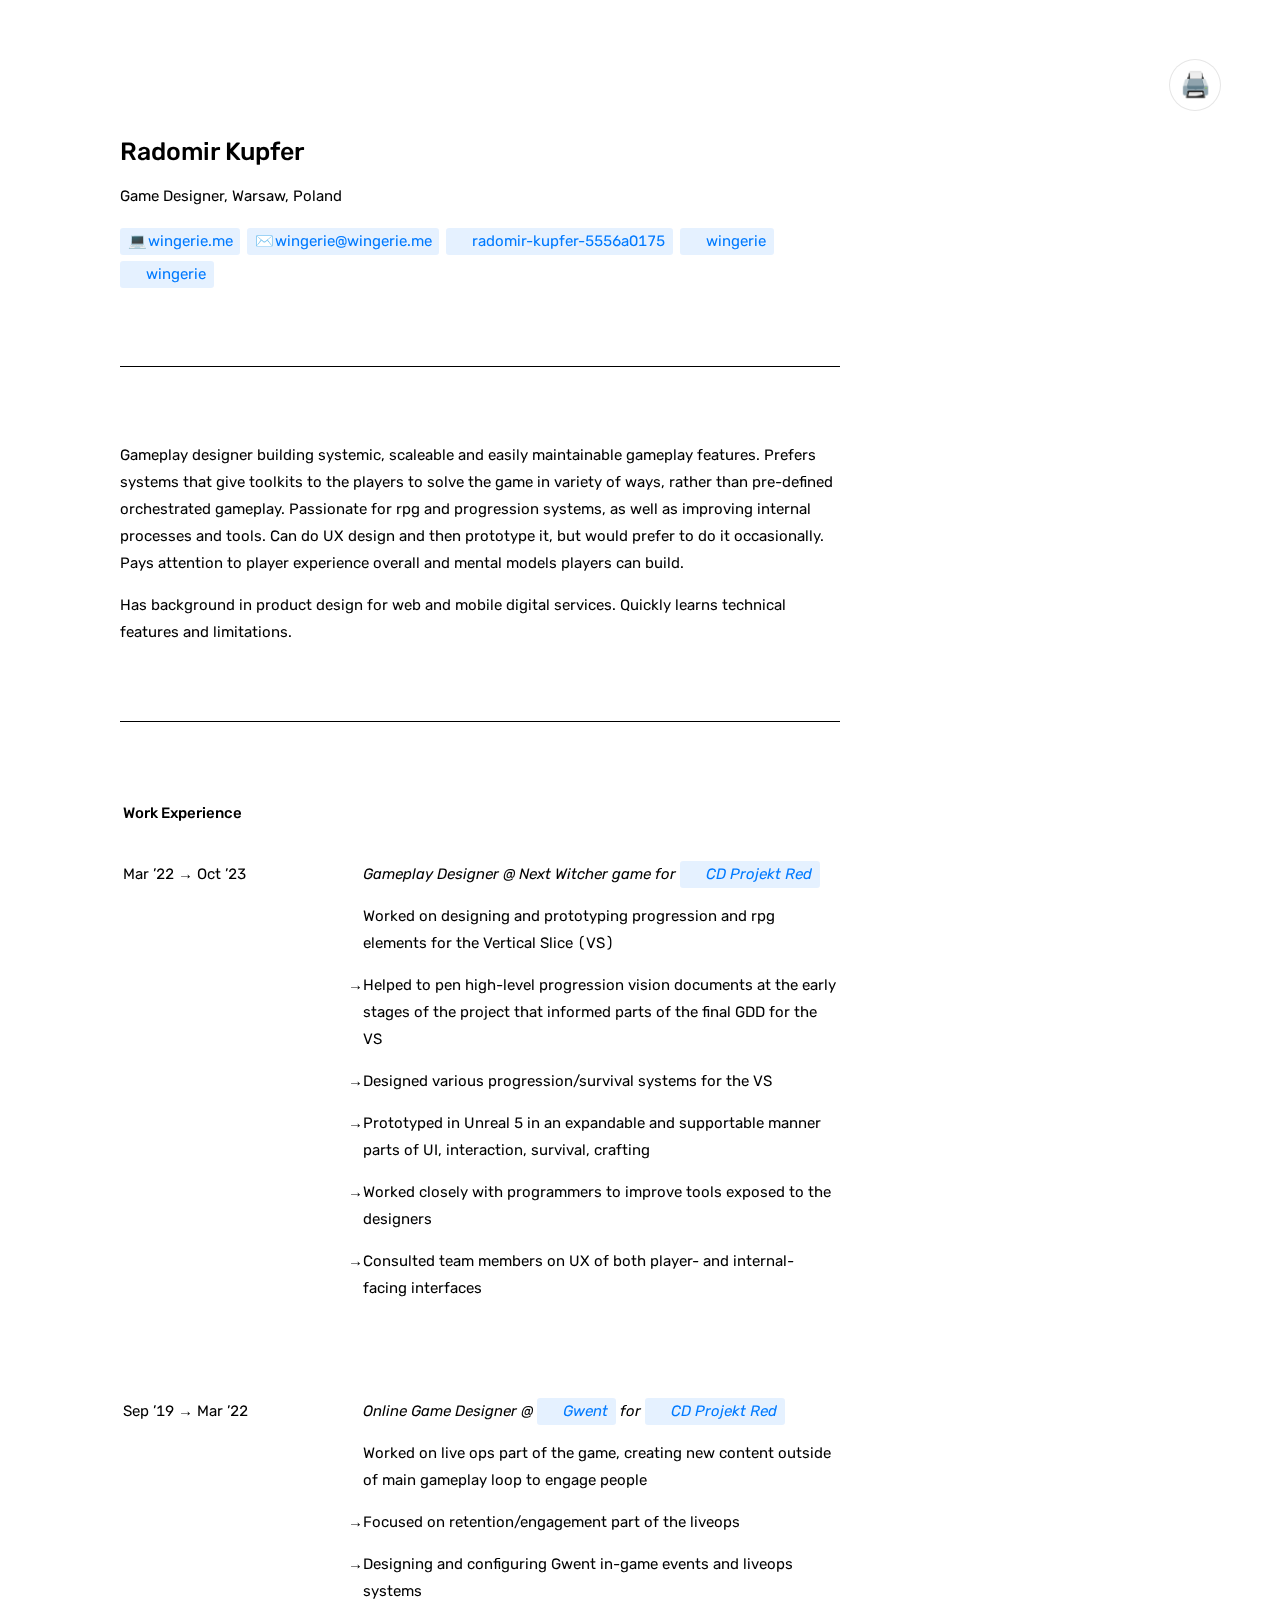
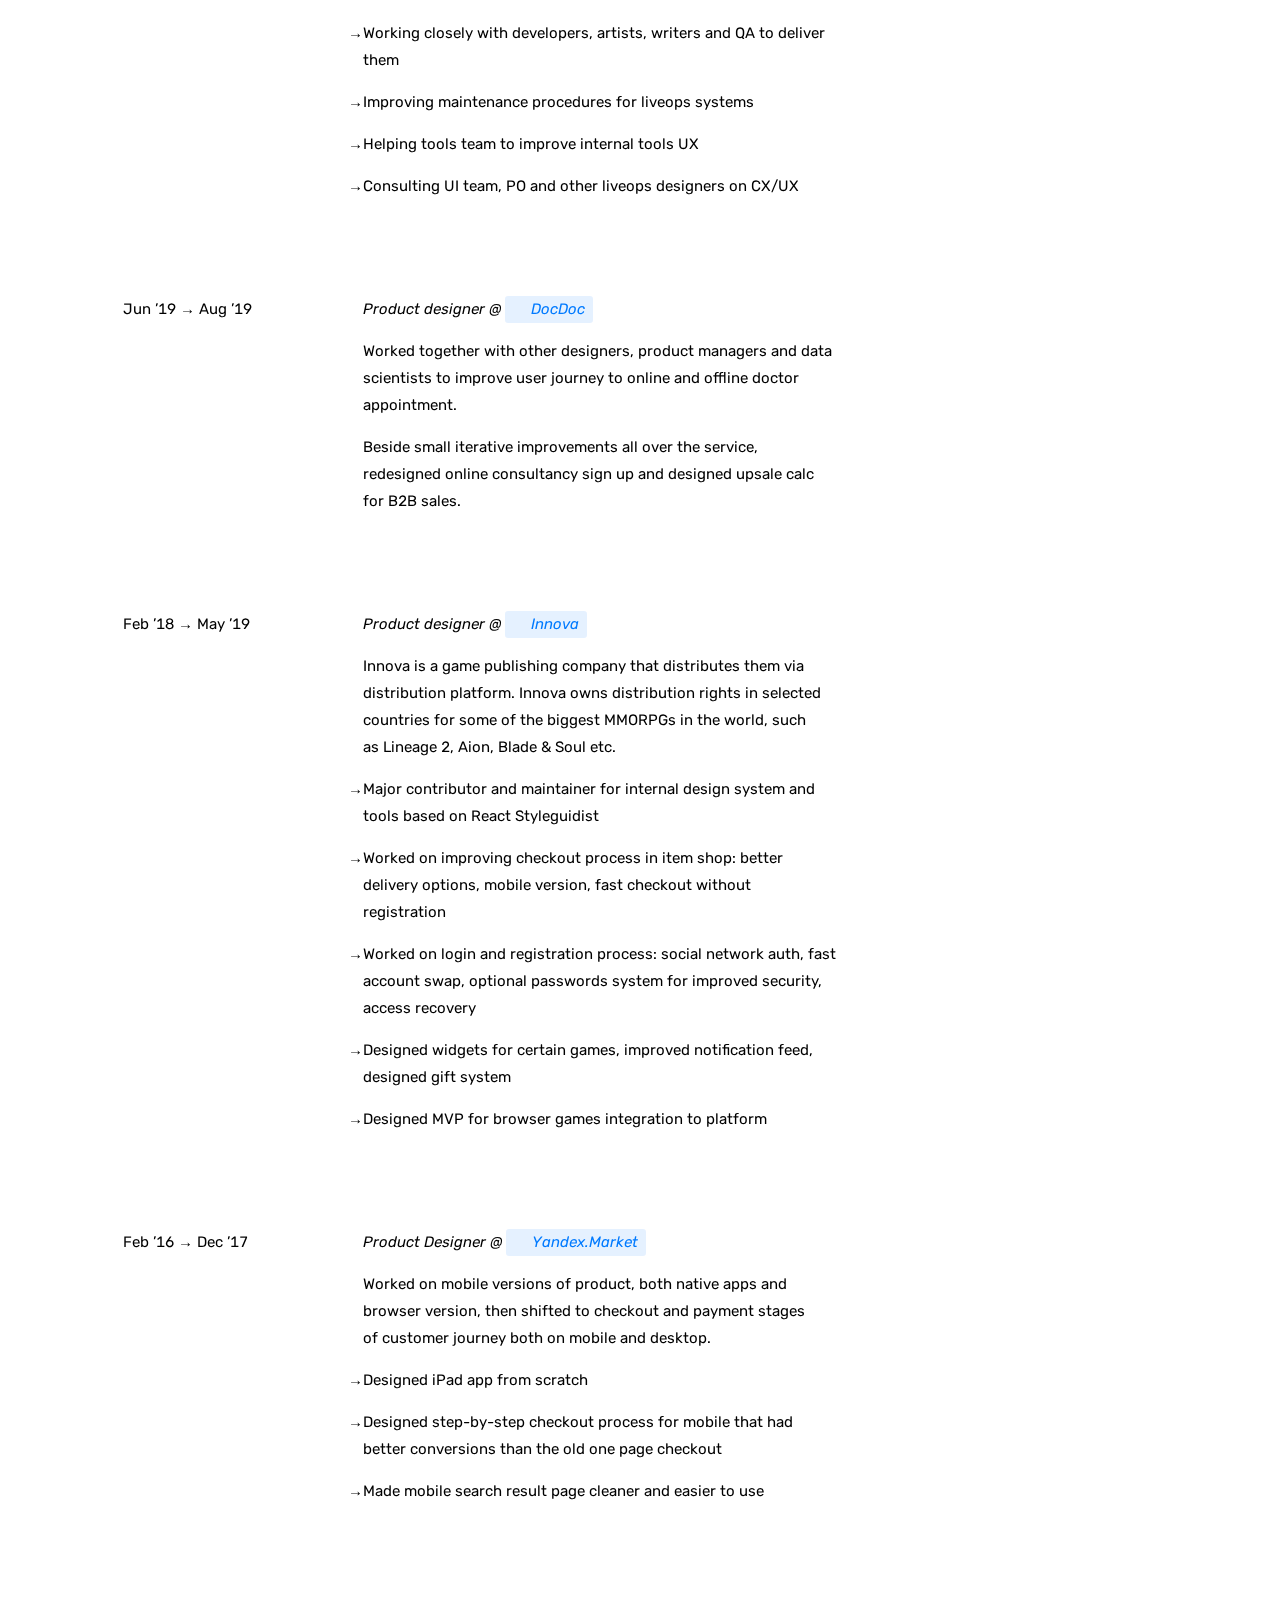
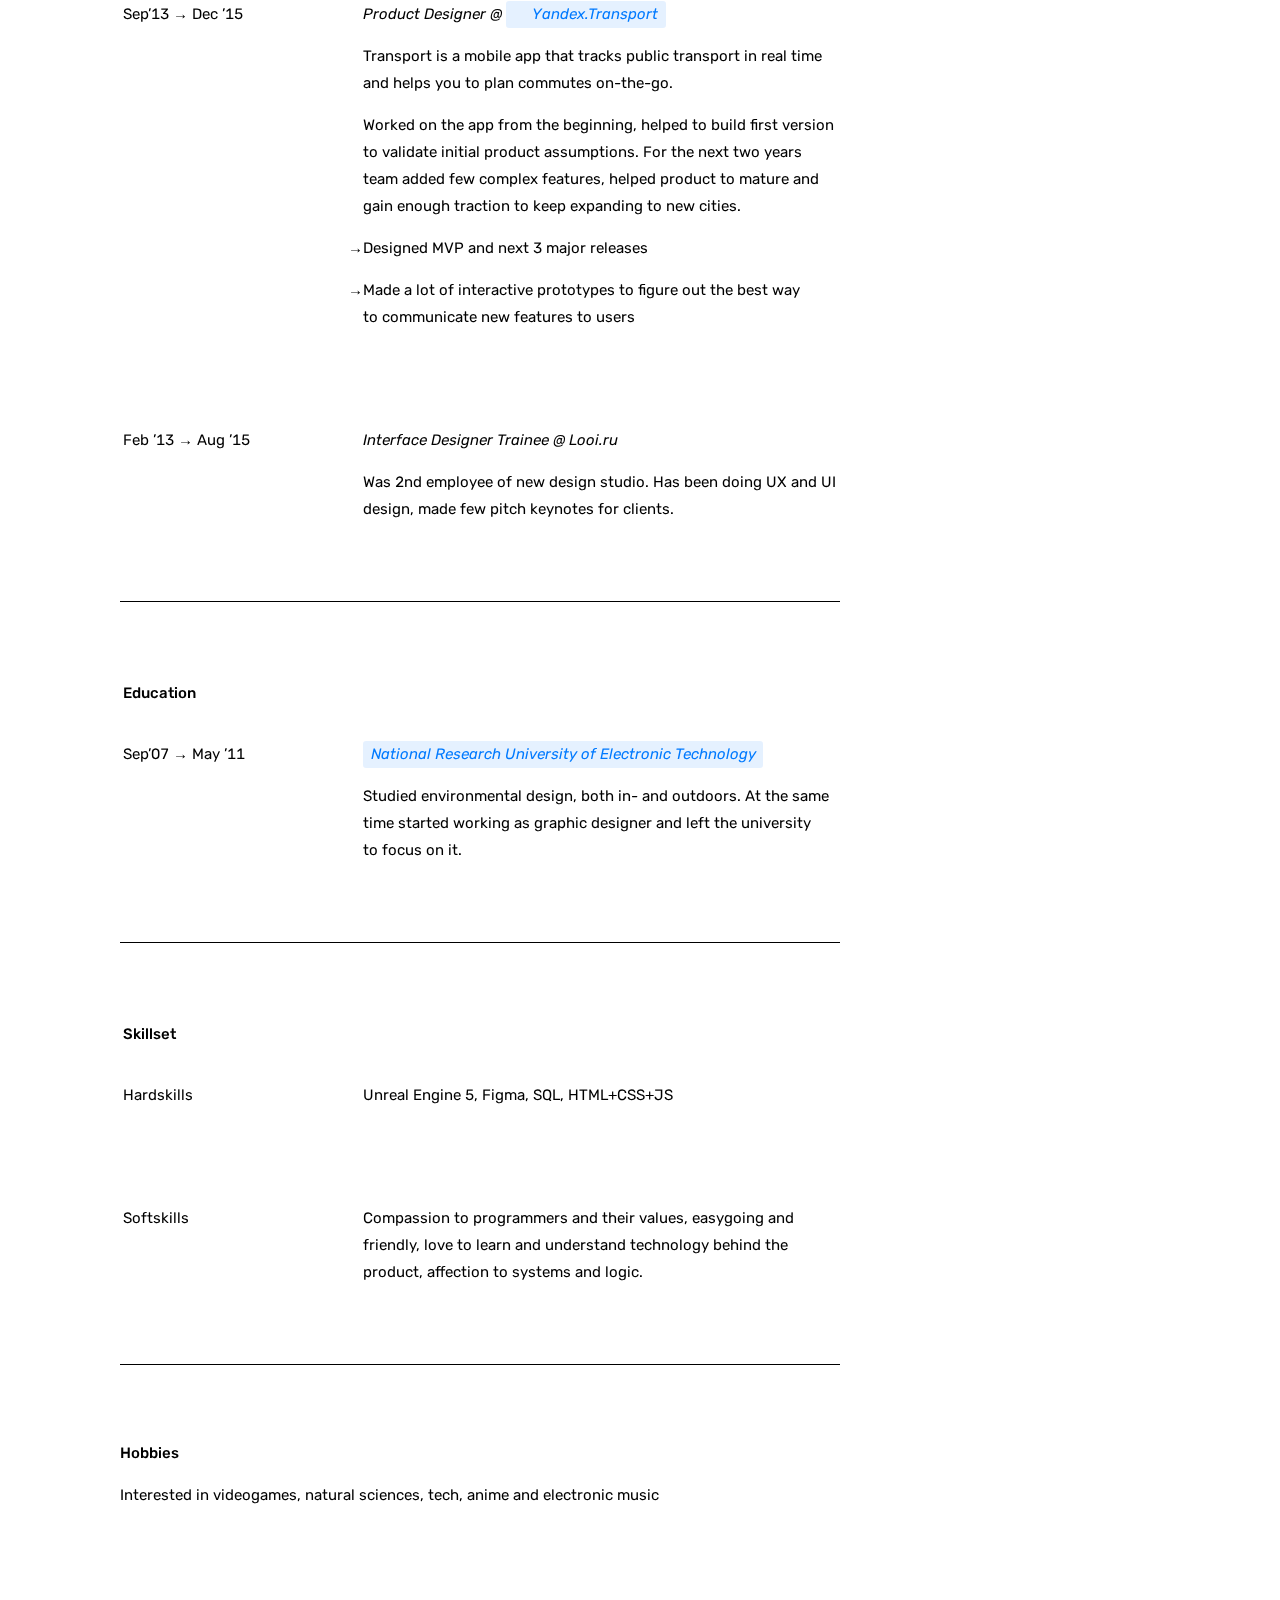
==== commit d35818ea: "Improved layout for print" ====
--- a/cv/index.html
+++ b/cv/index.html
@@ -23,7 +23,7 @@
     <div class="article_wrapper faded">
         <section>
             <h2 class="en">Radomir Kupfer</h2>
-            <p class="en">Game Designer</p>
+            <p class="en">Game Designer, Warsaw, Poland</p>
             <p class="contacts">
                 <a href="https://wingerie.me"><span class="emoji website">💻</span><span class="print_only">Site:
                     </span>wingerie.me<span class="print_only">,</span></a>
@@ -40,6 +40,7 @@
                         class="print_only">Telegram: </span>wingerie<span class="print_only"></span></a>
             </p>
         </section>
+
         <section>
             <p class="en">
                 Gameplay designer building systemic, scaleable and easily maintainable gameplay features. Prefers systems that give toolkits to&nbsp;the players to&nbsp;solve the game in&nbsp;variety of&nbsp;ways, rather than pre-defined orchestrated gameplay. Passionate for rpg and progression systems, as&nbsp;well as&nbsp;improving internal processes and tools. Can do&nbsp;UX design and then prototype&nbsp;it, but would prefer to&nbsp;do&nbsp;it&nbsp;occasionally. Pays attention to&nbsp;player experience overall and mental models players can build.
@@ -47,6 +48,7 @@
             <p class="en">Has background in&nbsp;product design for web and mobile digital services. Quickly learns technical features and limitations.
             </p>
         </section>
+
         <section>
             <table>
                 <thead>
@@ -156,24 +158,16 @@
                                 Innova owns distribution rights in&nbsp;selected countries for some of&nbsp;the biggest
                                 MMORPGs in&nbsp;the world, such as&nbsp;Lineage&nbsp;2, Aion, Blade &amp;&nbsp;Soul etc.
                             </p>
-                            <p class="en">
-                                Worked on&nbsp;4Game game distibution platform, desktop app and intenrnal administative
-                                tools.
-                            </p>
                             <ul class="feature_list en">
-                                <li>Main designer on&nbsp;internal administrative tool</li>
-                                <li>Major contributor and maintainer for internal design system based on&nbsp;React
+                                <li>Major contributor and maintainer for internal design system and tools based on&nbsp;React
                                     Styleguidist</li>
                                 <li>Worked on&nbsp;improving checkout process in&nbsp;item shop: better delivery
-                                    options, mobilve version, fast checkout without registration, adaptation for new
-                                    Brazilian market.</li>
+                                    options, mobile version, fast checkout without registration</li>
                                 <li>Worked on&nbsp;login and registration process: social network auth, fast account
-                                    swap, optional passwords system for improved security, access recovery.</li>
+                                    swap, optional passwords system for improved security, access recovery</li>
                                 <li>Designed widgets for certain games, improved notification feed, designed gift
-                                    system.</li>
+                                    system</li>
                                 <li>Designed MVP for browser games integration to&nbsp;platform</li>
-                                <li>Persuaded to&nbsp;test new editorial stratgy on&nbsp;MVP using cheap Wordpress
-                                    solution rather than complex custom-built one</li>
                             </ul>
                         </td>
                     </tr>
--- a/cv_css.css
+++ b/cv_css.css
@@ -105,7 +105,6 @@
 }
 
 table {
-    break-inside: avoid;
 }
 
 .article_wrapper {
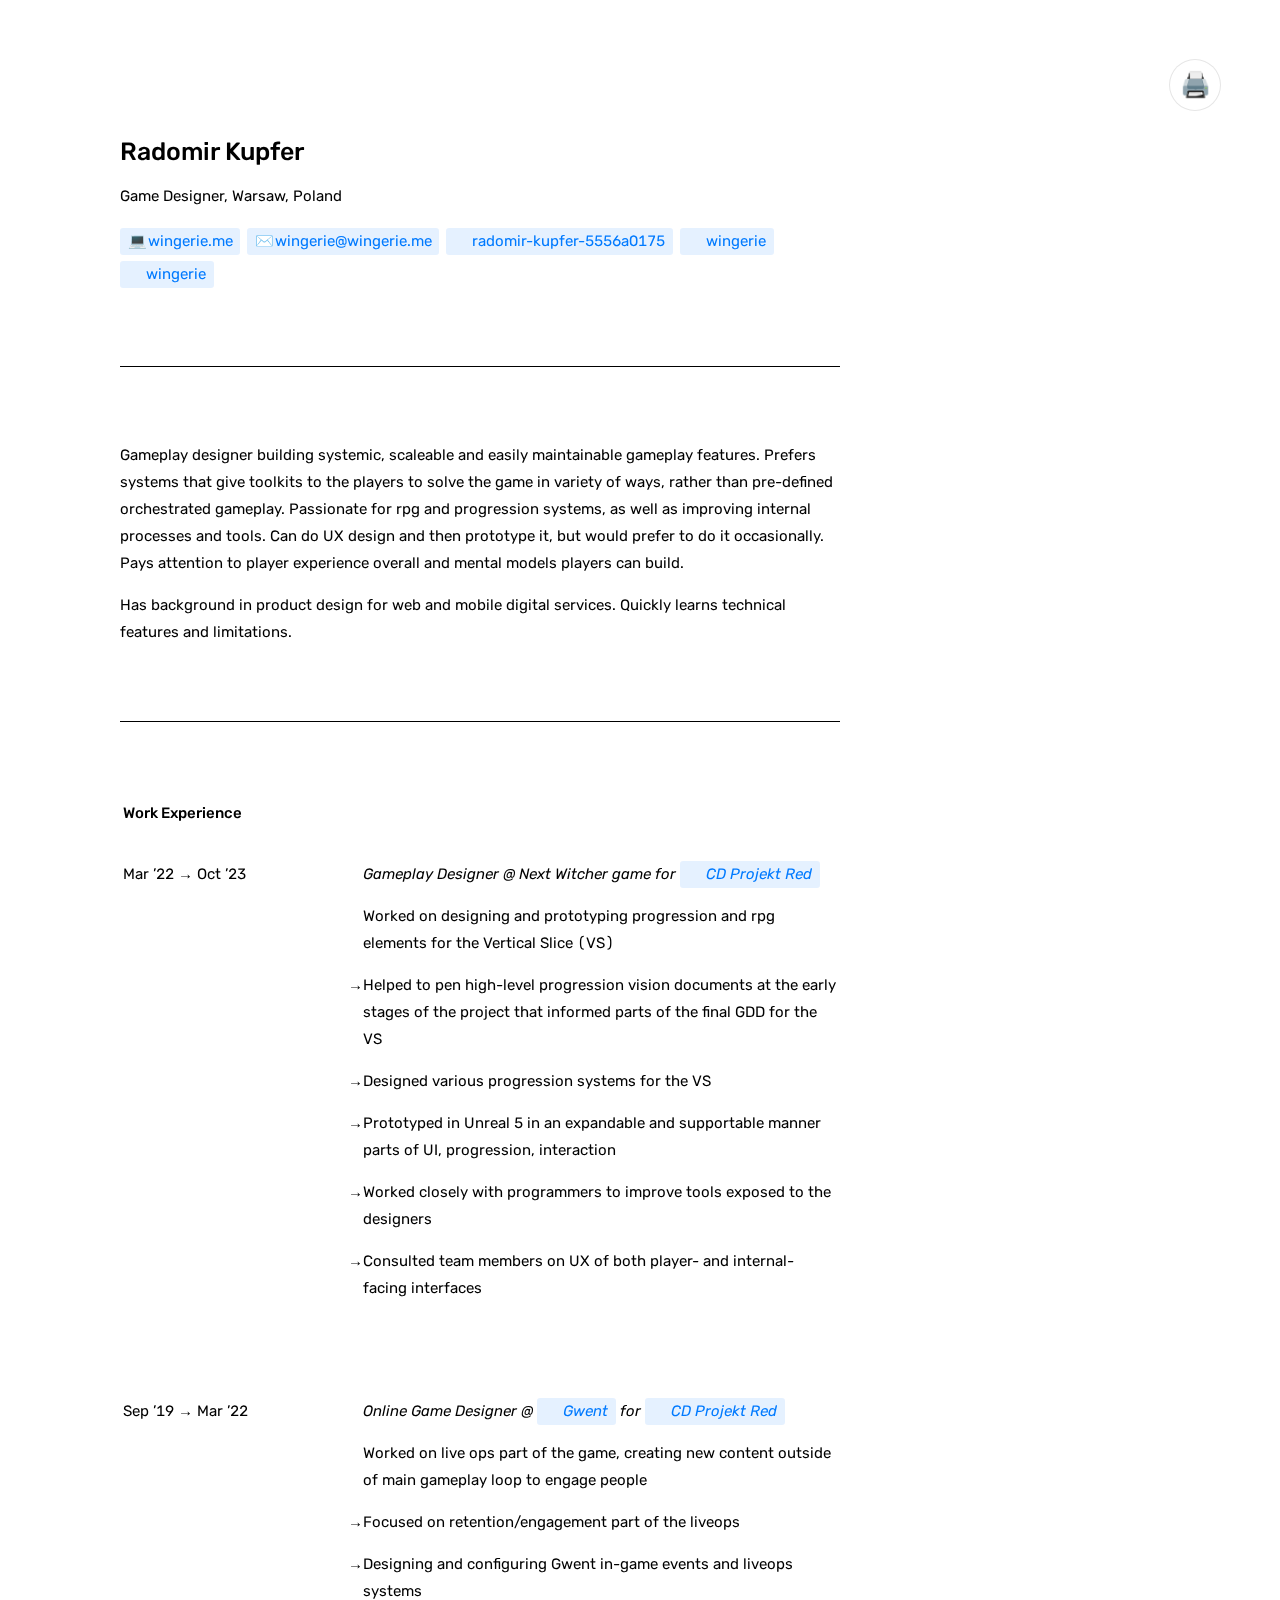
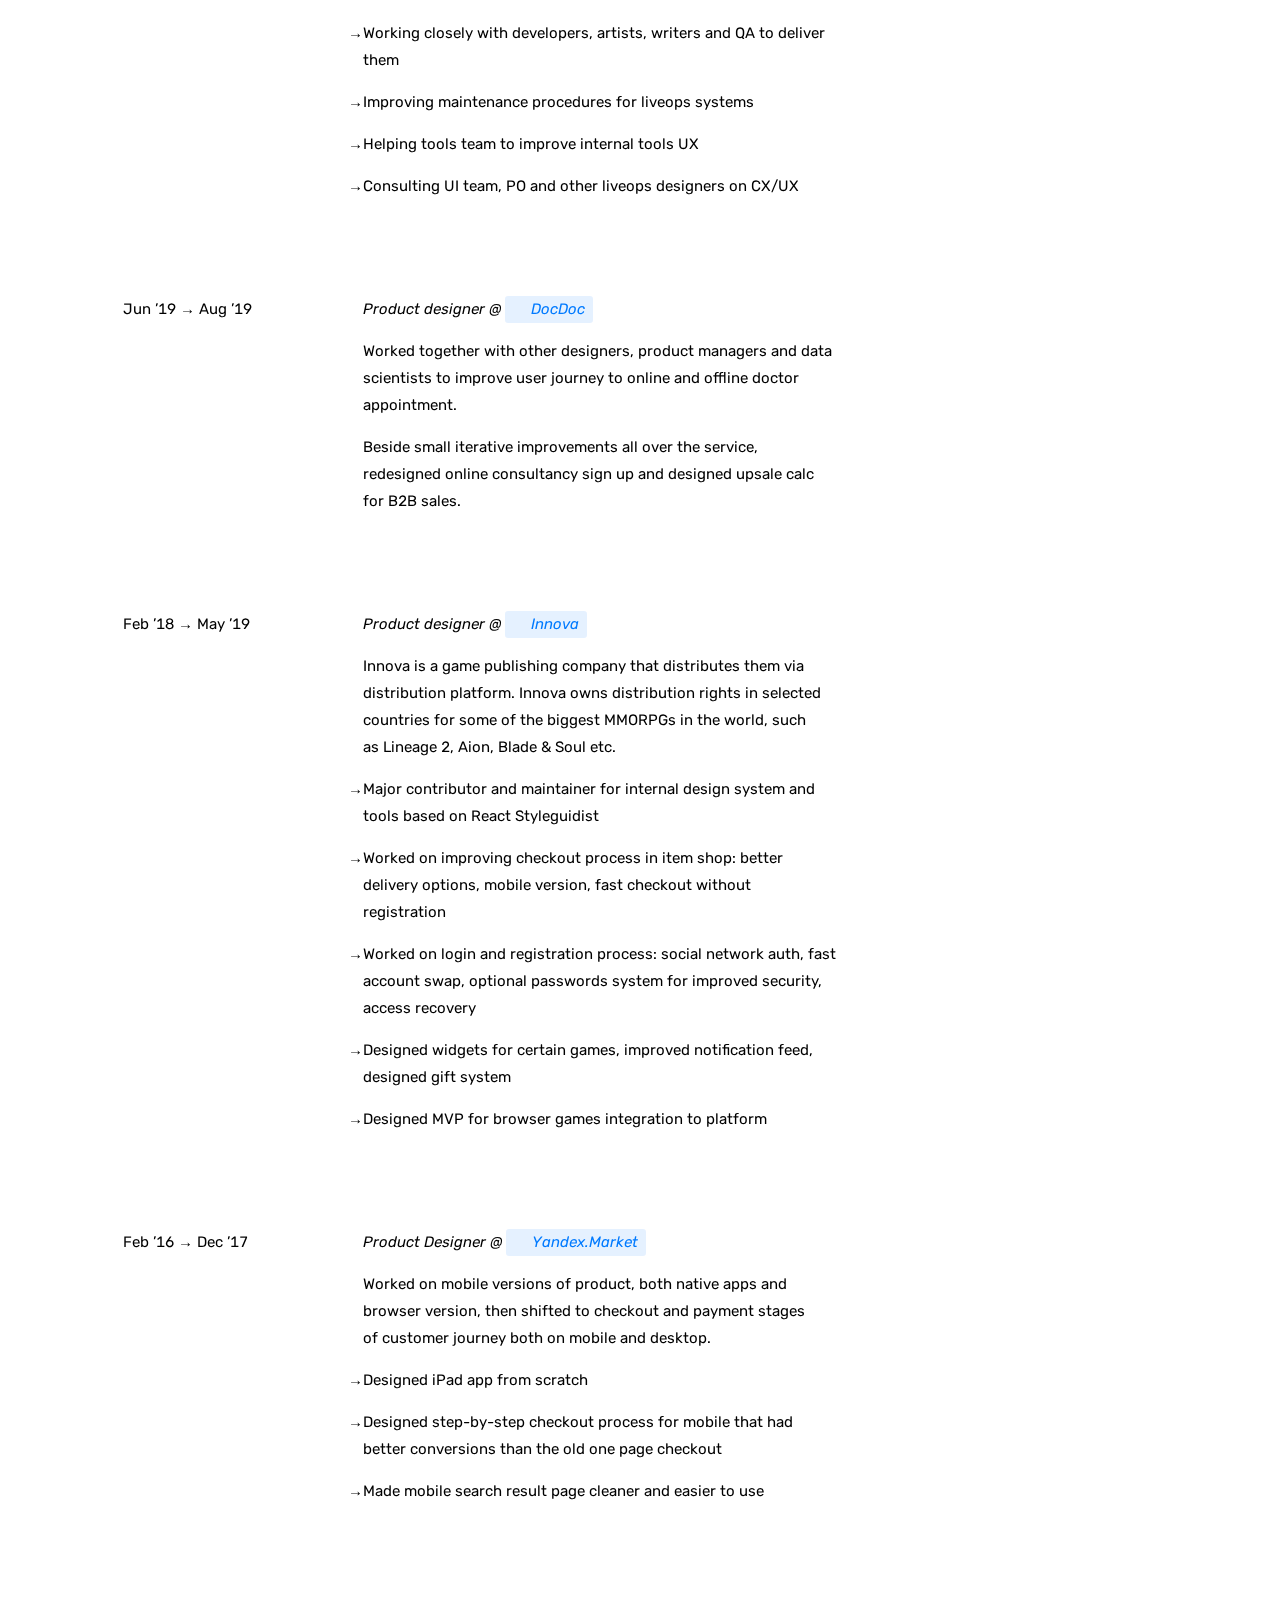
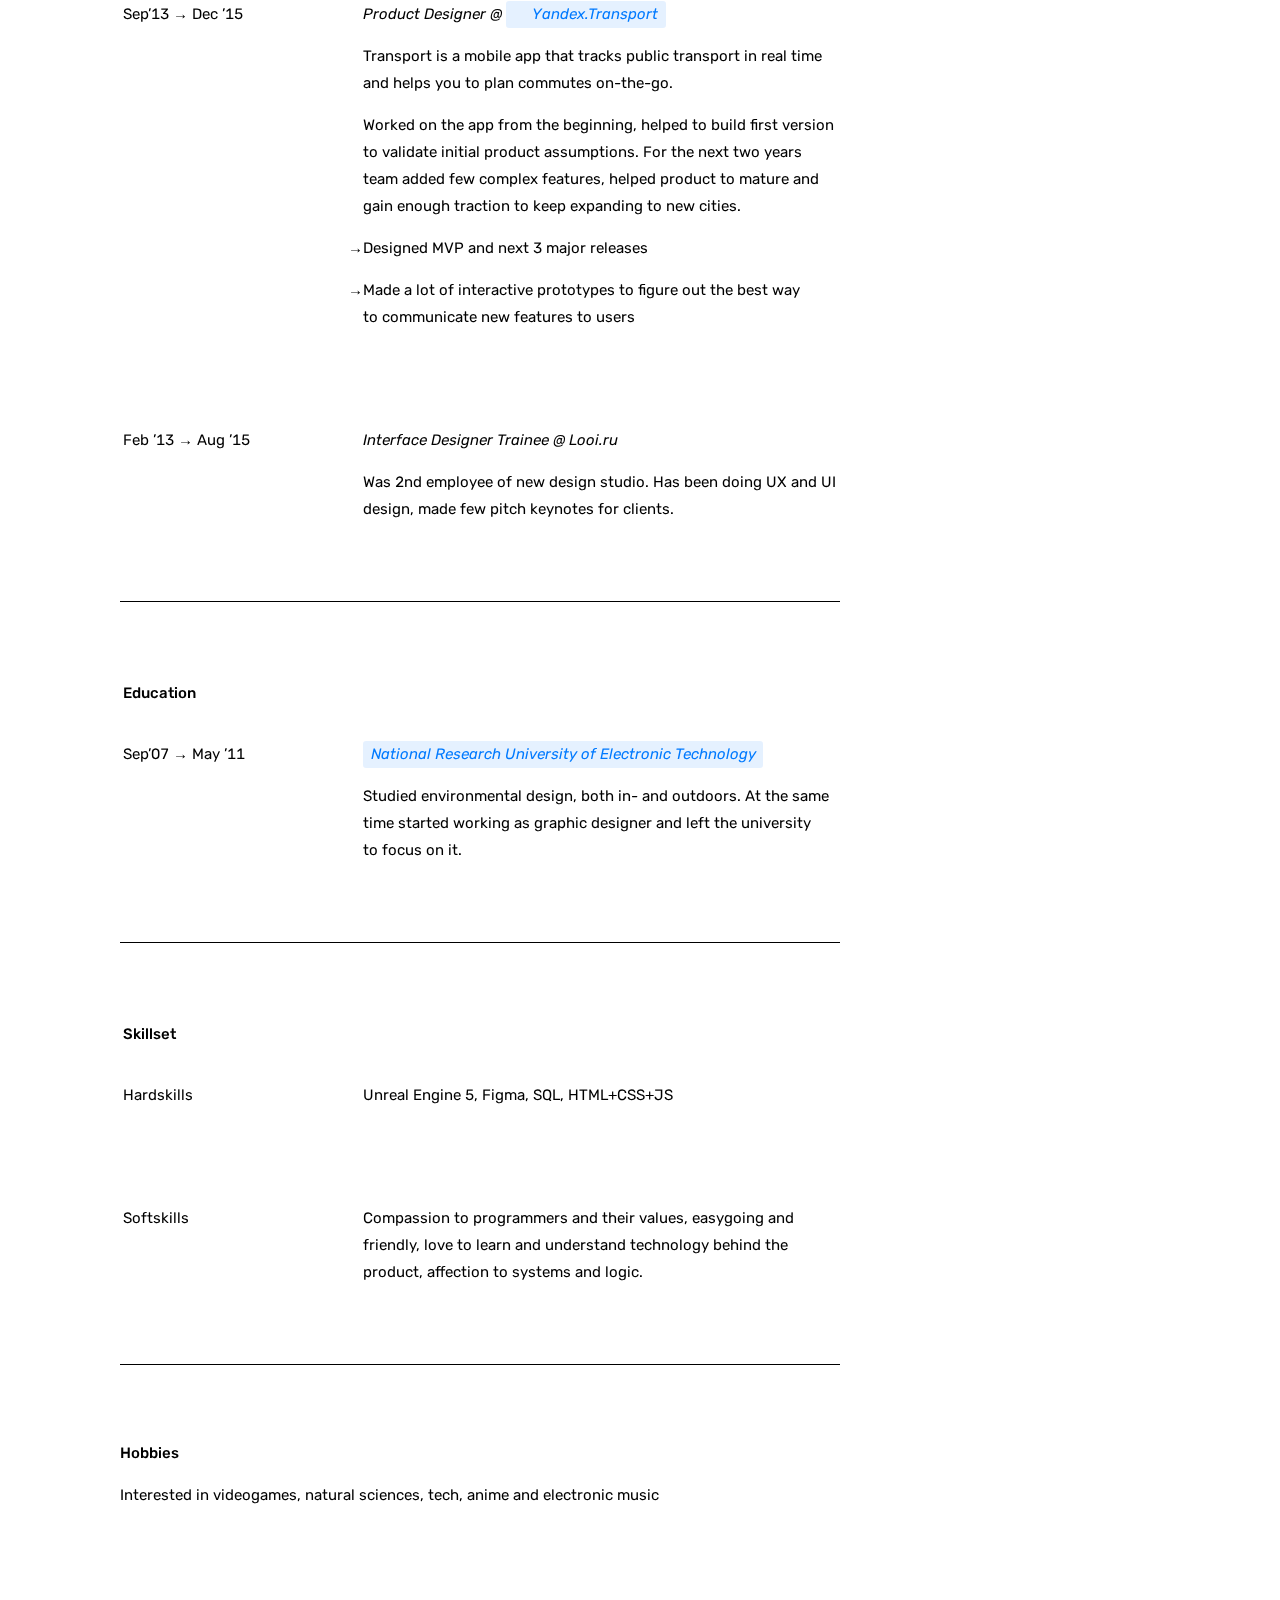
==== commit 6240037d: "Update index.html" ====
--- a/cv/index.html
+++ b/cv/index.html
@@ -76,8 +76,8 @@
                         </p>
                         <ul class="feature_list en">
                             <li>Helped to pen high-level progression vision documents at the early stages of the project that informed parts of the final GDD for the VS</li>
-                            <li>Designed various progression/survival systems for the VS</li>
-                            <li>Prototyped in Unreal 5 in an expandable and supportable manner parts of UI, interaction, survival, crafting</li>
+                            <li>Designed various progression systems for the VS</li>
+                            <li>Prototyped in Unreal 5 in an expandable and supportable manner parts of UI, progression, interaction</li>
                             <li>Worked closely with programmers to improve tools exposed to the designers</li>
                             <li>Consulted team members on UX of both player- and internal- facing interfaces</li>
                         </ul>
